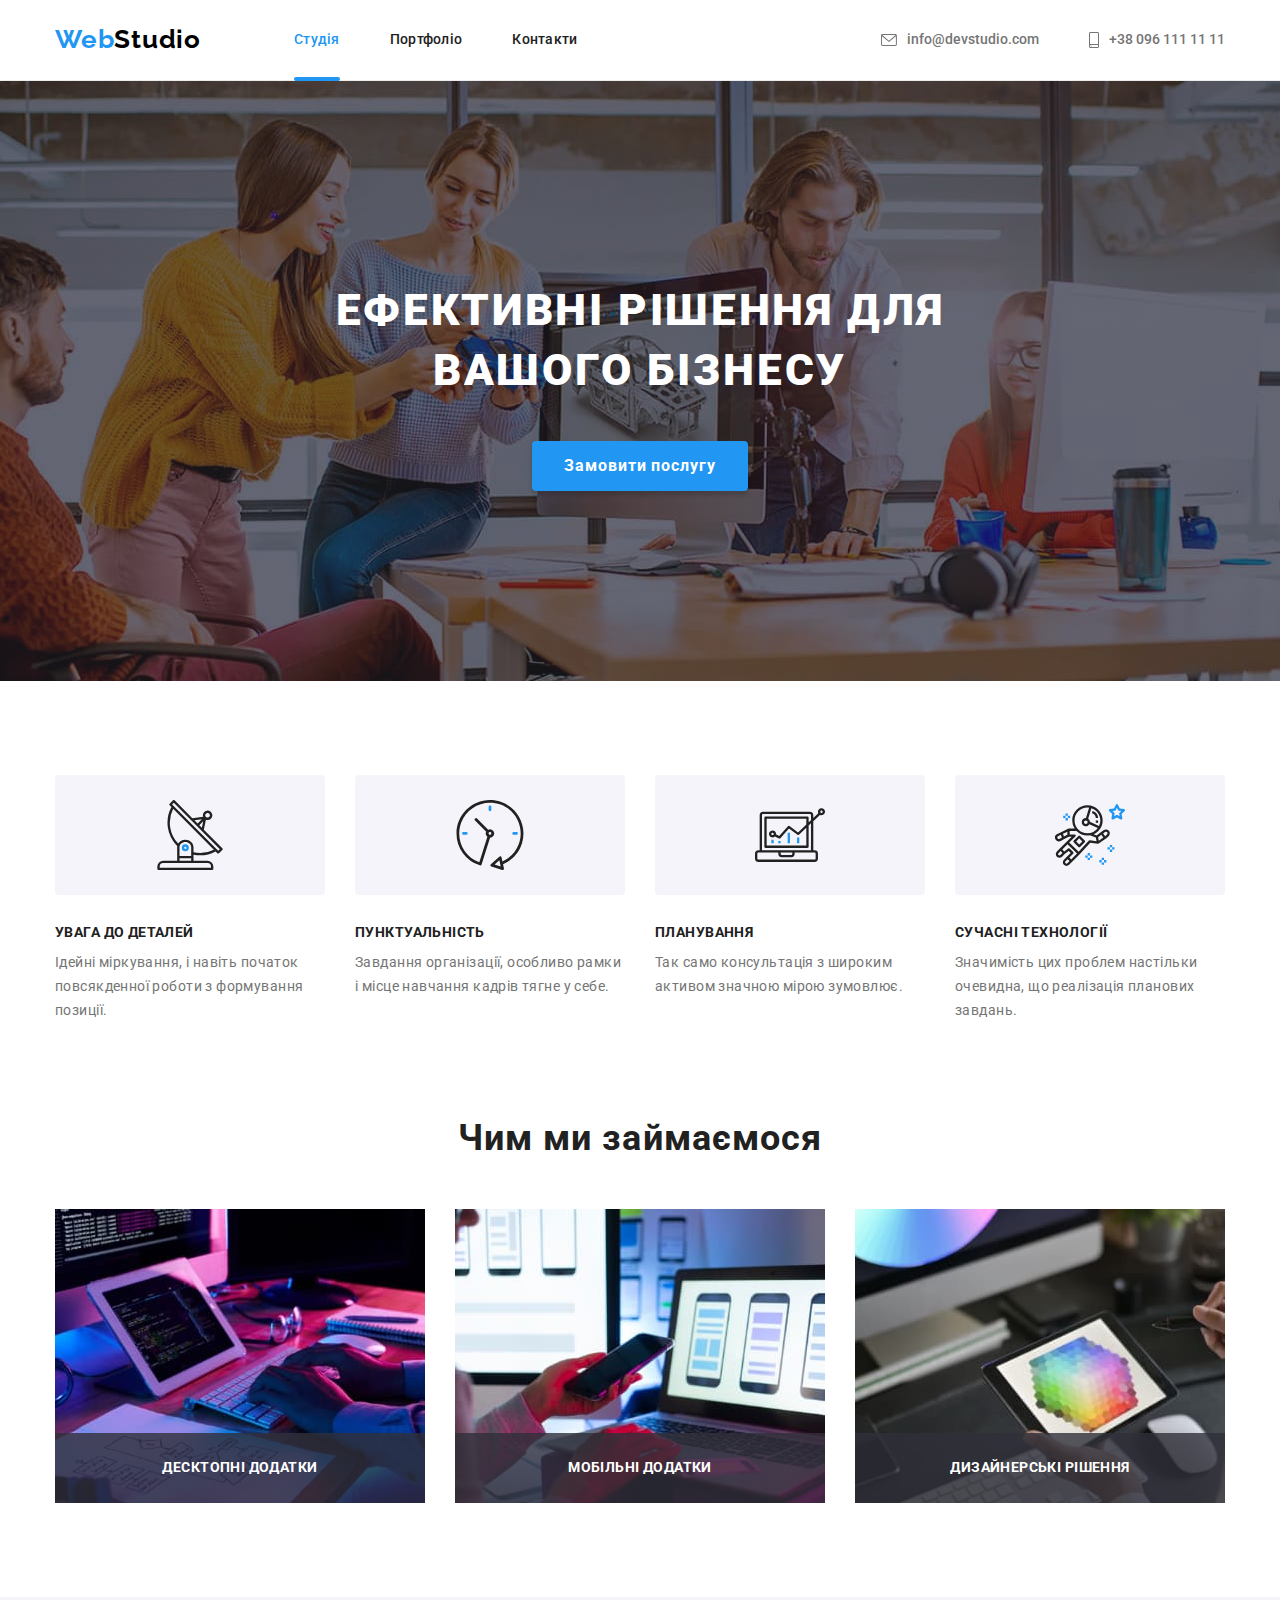
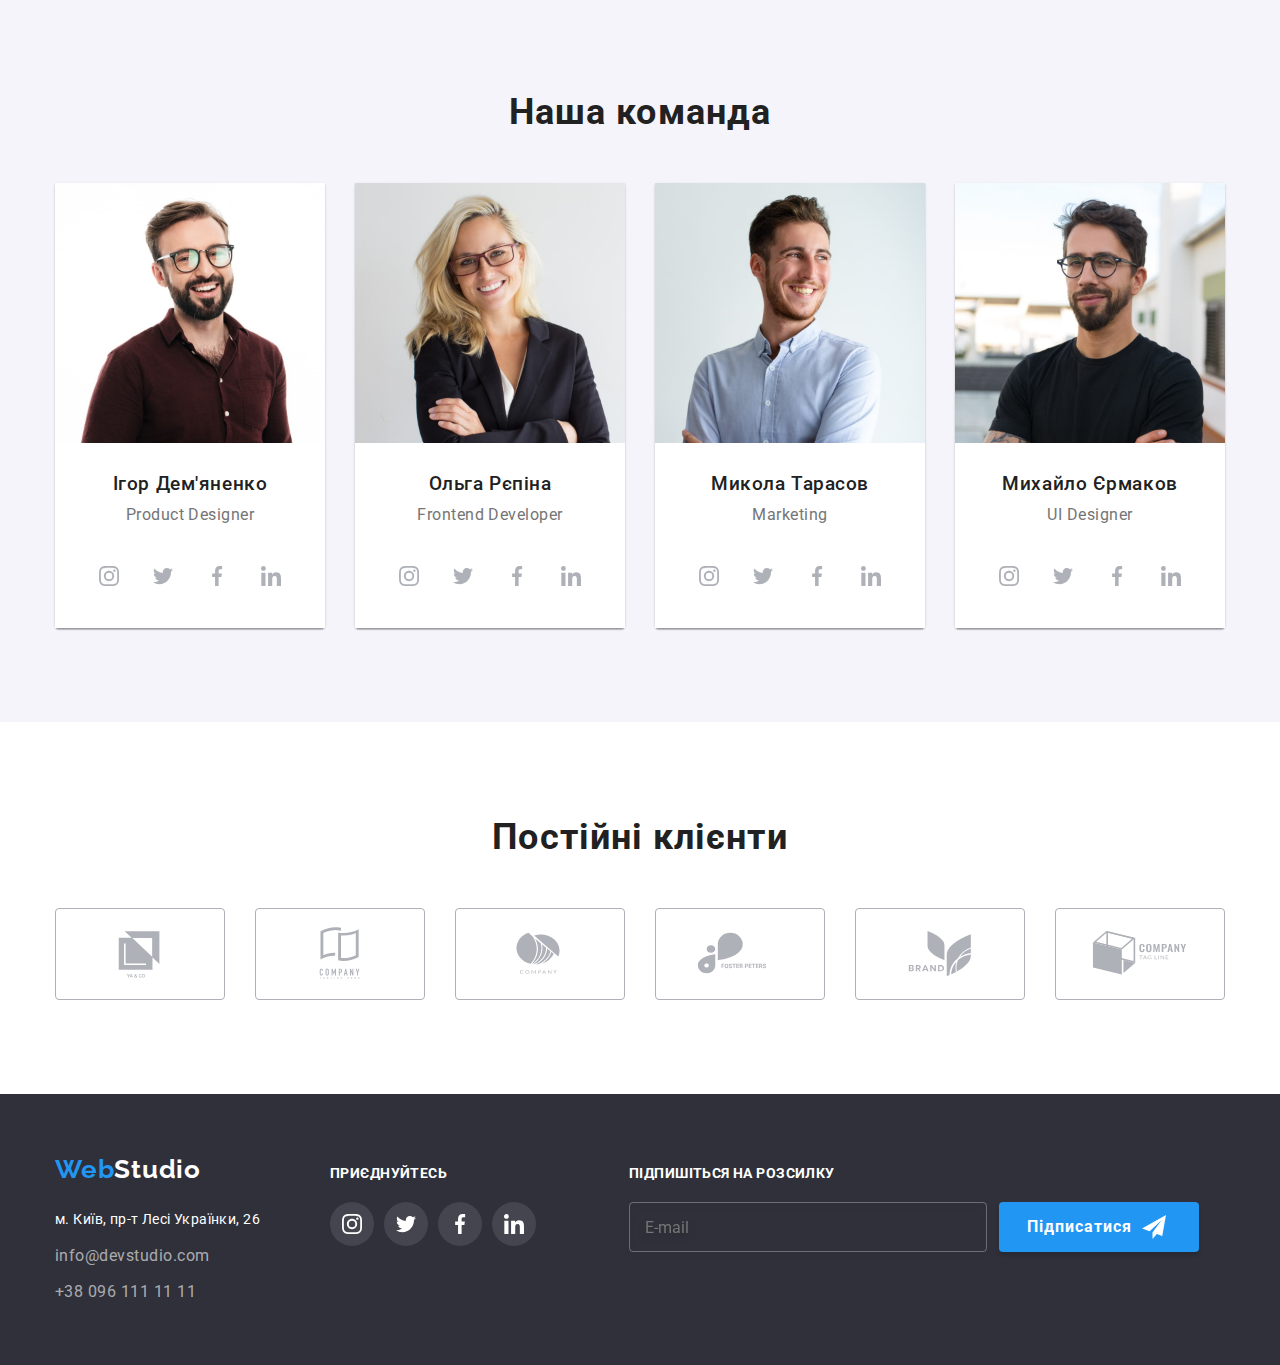
==== index.html @ 312801cb "HW-07 sass" ====
<!DOCTYPE html>
<html lang="uk">
<head>
    <meta charset="UTF-8">
    <meta http-equiv="X-UA-Compatible" content="IE=edge">
    <meta name="viewport" content="width=device-width, initial-scale=1.0">
    <title>Веб-студія</title>
    <link href="https://fonts.googleapis.com/css2?family=Raleway:wght@700&family=Roboto:wght@400;500;700;900&display=swap" rel="stylesheet">
    <link rel="stylesheet" href="https://cdnjs.cloudflare.com/ajax/libs/modern-normalize/1.0.0/modern-normalize.min.css">
    <link rel="stylesheet" href="./css/main.min.css">
    <link rel="stylesheet" href="./css/styles.css">
</head>
<body class="page">
    <header class="header">
        <div class="container header-container">
        <nav class="main-nav">
            <a href="./index.html" class="logo header-logo">Web<span class="studio">Studio</span> </a>
        <ul class="page-nav list">
            <li class="page-nav-item">
                <a href="./index.html" class="page-nav-link current"> Студія</a> </li>
            <li class="page-nav-item">
                <a href="./portfolio.html" class="page-nav-link">Портфоліо</a> </li>
            <li class="page-nav-item">
                <a href="" class="page-nav-link">Контакти</a> </li>
        </ul>
    </nav>
    
        <ul class="contact-nav list">
            
            <li class="contact-nav-li">
                <a href="mailto:info@devstudio.com" class="contact-link  contact-link-header">
                    <svg class="contact-nav-icons" width="16" height="12">
                    <use href="./images/icons.svg#mail"></use>
                 </svg>info@devstudio.com</a>
            
            </li>
            <li class="contact-nav-li">
                <a href="telto:+380961111111" class="contact-link  contact-link-header">
                    <svg class="contact-nav-icons" width="10" height="16">
                        <use href="./images/icons.svg#smartphone"></use>
                     </svg>+38 096 111 11 11</a>
            </li> 
    
        </ul>
       </div>
    </header>
    <main>
<section class="section hero-section">

        <div class="container">
            
            <h1 class="hero-title">Ефективні рішення для вашого бізнесу</h1> 
            <div class="main-button">
            <button data-modal-open type="button" class="button hero-button ">Замовити послугу</button>
       
        </div>
        </div>
</section>
<section class="section values-section">
    <!--Заголовок цінності приховати-->
    <div class="container">
    <h2 class="visually-hidden">Цінності</h2>
    <ul class="values list">
        <li class="values-item">
            <div class="icons-values">
                <svg width="70" height="70">
                    <use href="./images/icons.svg#antenna"></use>
                </svg>
            </div>
            <h3 class="values-title">УВАГА ДО ДЕТАЛЕЙ</h3>
            <p class="description">Ідейні міркування, і навіть початок 
            повсякденної роботи з формування позиції.
        </p>
        </li>
        <li class="values-item">
            <div class="icons-values">
                <svg width="70" height="70">
                <use href="./images/icons.svg#clock"></use>
            </svg></div>
            <h3 class="values-title">ПУНКТУАЛЬНІСТЬ</h3>
            <p class="description">Завдання організації, особливо рамки
             і місце навчання кадрів тягне у себе.
            </p>
        </li>
        <li class="values-item">
            <div class="icons-values">
                <svg width="70" height="70">
                    <use href="./images/icons.svg#diagram"></use>
                </svg>
            </div>
            <h3 class="values-title">ПЛАНУВАННЯ</h3>
            <p class="description">Так само консультація з широким
             активом значною мірою зумовлює.
            </p>
        </li>
        <li class="values-item">
            <div class="icons-values">
                <svg width="70" height="70">
                    <use href="./images/icons.svg#astronaut"></use>
                </svg>
            </div>
            <h3 class="values-title">СУЧАСНІ ТЕХНОЛОГІЇ</h3>
            <p class="description">Значимість цих проблем настільки 
            очевидна, що реалізація планових завдань.
        </p>
        </li>
    </ul>
</div>
</section>
<section class="section services-section">
    <div class="container">
    <h2 class="section-title services-section-title">Чим ми займаємося</h2>
    <ul class="services list">
        <li class="services-item">
            <img src="./images/programs.jpg" alt="programming" width="370">
            <div class="services-elements">
                <p class="services-inscription">Десктопні додатки</p>
            </div>
        </li>
        <li class="services-item">
            <img src="./images/applications.jpg" alt="mobile application" width="370">
            <div class="services-elements">
                <p class="services-inscription">Мобільні додатки</p>
            </div>
        </li>
        <li class="services-item">
            <img src="./images/design.jpg" alt="color gradient" width="370">
            <div class="services-elements">
                <p class="services-inscription">Дизайнерські рішення</p>
            </div>
        </li>
    </ul>
</div>
</section>
<section class="section our-team-section">
    <div class="container">
    <h2 class="section-title team-section-title">Наша команда</h2>
    <ul class="team list">
        <li class="team-item">
            
            <img class="team-img" src="./images/demianenko.jpg" alt="a man in glasses" width="270">
            <div class="team-name-box">
            <h3 class="team-title">Ігор Дем'яненко</h3>
            <p class="description team-description">Product Designer</p>
            <div class="social-box">
                <ul class="social-networks list">
                    <li>
                        <a class="social-link" href="">
                            <svg class="social-icon" width="20" height="20">
                                <use href="./images/icons.svg#instagram"></use>
                            </svg>
                        </a>
                    </li>
                    <li>
                        <a class="social-link" href="">
                            <svg class="social-icon" width="20" height="20">
                                <use href="./images/icons.svg#twitter"></use>
                            </svg>
                        </a>
                    </li>
                    <li>
                        <a class="social-link" href="">
                            <svg class="social-icon" width="20" height="20">
                                <use href="./images/icons.svg#facebook"></use>
                            </svg>
                        </a>
                    </li>
                    <li>
                        <a class="social-link" href="">
                            <svg class="social-icon" width="20" height="20">
                                <use href="./images/icons.svg#linkedin"></use>
                            </svg>
                        </a>
                    </li>
                </ul>
            </div>
        </div>
        </li>
        <li class="team-item">
            <img  class="team-img" src="./images/repina.jpg" alt="a woman in glasses" width="270">
            <div class="team-name-box">
            <h3 class="team-title">Ольга Рєпіна</h3>
            <p class="description team-description">Frontend Developer</p>
            <div class="social-box">
                <ul class="social-networks list">
                    <li>
                        <a class="social-link" href="">
                            <svg class="social-icon" width="20" height="20">
                                <use href="./images/icons.svg#instagram"></use>
                            </svg>
                        </a>
                    </li>
                    <li>
                        <a class="social-link" href="">
                            <svg class="social-icon" width="20" height="20">
                                <use href="./images/icons.svg#twitter"></use>
                            </svg>
                        </a>
                    </li>
                    <li>
                        <a class="social-link" href="">
                            <svg class="social-icon" width="20" height="20">
                                <use href="./images/icons.svg#facebook"></use>
                            </svg>
                        </a>
                    </li>
                    <li>
                        <a class="social-link" href="">
                            <svg class="social-icon" width="20" height="20">
                                <use href="./images/icons.svg#linkedin"></use>
                            </svg>
                        </a>
                    </li>
                </ul>
            </div>
        </div>
        </li>
        <li class="team-item">
            <img  class="team-img" src="images/tarasov.jpg" alt="man" width="270">
            <div class="team-name-box">
            <h3 class="team-title">Микола Тарасов</h3>
            <p class="description team-description">Marketing</p>
            <div class="social-box">
                <ul class="social-networks list">
                    <li>
                        <a class="social-link" href="">
                            <svg class="social-icon" width="20" height="20">
                                <use href="./images/icons.svg#instagram"></use>
                            </svg>
                        </a>
                    </li>
                    <li>
                        <a class="social-link" href="">
                            <svg class="social-icon" width="20" height="20">
                                <use href="./images/icons.svg#twitter"></use>
                            </svg>
                        </a>
                    </li>
                    <li>
                        <a class="social-link" href="">
                            <svg class="social-icon" width="20" height="20">
                                <use href="./images/icons.svg#facebook"></use>
                            </svg>
                        </a>
                    </li>
                    <li>
                        <a class="social-link" href="">
                            <svg class="social-icon" width="20" height="20">
                                <use href="./images/icons.svg#linkedin"></use>
                            </svg>
                        </a>
                    </li>
                </ul>
            </div>
        </div>
        </li>
        <li class="team-item">
            <img class="team-img" src="./images/yermakov.jpg" alt="a man in glasses" width="270">
            <div class="team-name-box">
            <h3 class="team-title">Михайло Єрмаков</h3> 
            <p class="description team-description">UI Designer</p>
            <div class="social-box">
            <ul class="social-networks list">
                <li>
                    <a class="social-link" href="">
                        <svg class="social-icon" width="20" height="20">
                            <use href="./images/icons.svg#instagram"></use>
                        </svg>
                    </a>
                </li>
                <li>
                    <a class="social-link" href="">
                        <svg class="social-icon" width="20" height="20">
                            <use href="./images/icons.svg#twitter"></use>
                        </svg>
                    </a>
                </li>
                <li>
                    <a class="social-link" href="">
                        <svg class="social-icon" width="20" height="20">
                            <use href="./images/icons.svg#facebook"></use>
                        </svg>
                    </a>
                </li>
                <li>
                    <a class="social-link" href="">
                        <svg class="social-icon" width="20" height="20">
                            <use href="./images/icons.svg#linkedin"></use>
                        </svg>
                    </a>
                </li>
            </ul>
        </div>
        </div>
        </li>
    </ul>

</div>
</section>
<section class="section customers-section">
    <div class="container">
        <h2 class="section-title section-title-customers">Постійні клієнти</h2>
        <ul class="customers-item list">
            <li class="icons-border">
               <a class="customers-link"  href="">
                    <svg class="customers-icon" width="106" height="60">
                        <use href="./images/icons.svg#Logo-1"></use>
                    </svg>
                </a>
            </li>
            <li>
                
                <a class="customers-link" href="">
                    <svg class="customers-icon" width="106" height="60">
                        <use href="./images/icons.svg#Logo-2"></use>
                    </svg>
                </a>
            
            </li>
            <li>
                
                <a class="customers-link" href="">
                    <svg class="customers-icon" width="106" height="60">
                        <use href="./images/icons.svg#Logo-3"></use>
                    </svg>
                </a>
            
            </li>
            <li>
                
                <a class="customers-link" href="">
                    <svg class="customers-icon" width="106" height="60">
                        <use href="./images/icons.svg#Logo-4"></use>
                    </svg>
                </a>
            
            </li>
            <li>
                
                <a class="customers-link" href="">
                    <svg class="customers-icon" width="106" height="60">
                        <use href="./images/icons.svg#Logo-5"></use>
                    </svg>
                </a>
            
            </li>
            <li>
                
                <a class="customers-link" href="">
                    <svg class="customers-icon" width="106" height="60">
                        <use href="./images/icons.svg#Logo-6"></use>
                    </svg>
                </a>
            
            </li>
        </ul>
       
   
    
    </div>
</section>
</main>
<footer class="basement">
<div class="container foot-container">
    <div class="contact-footer-box">
        <a href="./index.html" class="logo">Web<span class="studio footer">Studio</span> </a>
        <address class="address">
            <ul class="contact-nav-basement list">
                <li class="address-item">
                    <a href="" class="contact-footer-address">м. Київ, пр-т Лесі Українки, 26</a></li>
                <li class="address-item"><a href="mailto:info@devstudio.com" class="contact-link footer">info@devstudio.com</a> </li>
                <li class="address-item"><a href="telto:+380961111111" class="contact-link footer">+38 096 111 11 11</a> </li> 
            </ul>
          </address>
    </div>
    <div class="social-footer-box">
        <h2 class="footer-title">Приєднуйтесь</h2>
            <ul class="social-networks-footer list">
                <li>
                    <a class="social-link social-link-footer" href="">
                        <svg class="social-icon-footer" width="20" height="20">
                            <use href="./images/icons.svg#instagram"></use>
                        </svg>
                    </a>
                </li>
                <li>
                    <a class="social-link social-link-footer" href="">
                        <svg class="social-icon-footer" width="20" height="20">
                            <use href="./images/icons.svg#twitter"></use>
                        </svg>
                    </a>
                </li>
                <li>
                    <a class="social-link social-link-footer" href="">
                        <svg class="social-icon-footer" width="20" height="20">
                            <use href="./images/icons.svg#facebook"></use>
                        </svg>
                    </a>
                </li>
                <li>
                    <a class="social-link social-link-footer" href="">
                        <svg class="social-icon-footer" width="20" height="20">
                            <use href="./images/icons.svg#linkedin"></use>
                        </svg>
                    </a>
                </li>
            </ul>
    </div>
    <div class="footer-form-box">
        <h2 class="footer-title footer-title-form">Підпишіться на розсилку</h2>
        <form class="footer-form">
            <label>
            <input class="e-mail-input" type="email" placeholder="E-mail" name="user-">
        </label>
            <button type="submit" class="button button-footer-form">
                Підписатися
                <svg class="footer-icon-form" width="24" height="24" >
                    <use href="./images/icons.svg#icon-send"></use>
                </svg>
                </button>
                
    </form>
    </div>
</div>

  </footer>
  <div class="backdrop is-hidden" data-modal>
    <div class="modal">
        
        <button class="button-close" type="button" data-modal-close>
            <svg class="icon-close" width="18px" height="18px">
                <use href="./images/icons.svg#icon-close"></use>
            </svg>
        </button>
        <form class="modal-form">
            <p class="modal-title">Залиште свої дані, ми вам передзвонимо</p>
            <div class="form-box"> 
               
        <label class="modal-label">Ім'я
        <span class="input-wrapper">
            <input class="modal-input" type="text" name="user-name" required title="Лише літери А-Я та A-Z" pattern="[A-Za-zА-Яа-яЁёІіЇїЄє]{2,20}">
            <svg class="modal-icon">
                <use href="./images/icons.svg#icon-person-black"></use>
            </svg>
        </span>
    </label>
        <label class="modal-label">Телефон
        <span class="input-wrapper">
            <input class="modal-input" type="tel" name="user-phone" required title="tel: XXX XXX XXXX" pattern="[0-9]{3} [0-9]{3} [0-9]{4}" maxlength="12">
            <svg class="modal-icon">
                <use href="./images/icons.svg#icon-phone-black" ></use>
            </svg>
        </span>
    </label>
        <label class="modal-label">Пошта
        <span class="input-wrapper">
            <input class="modal-input" type="email" name="user-email" required title="Невірна адреса електронної пошти" pattern="[a-z0-9._%+-]+@[a-z0-9.-]+\.[a-z]{2,}$">
            <svg class="modal-icon">
                <use href="./images/icons.svg#icon-email-black" ></use>
            </svg>
        </span>
    </label>
        <label class="modal-label" for="message-label">Коментар</label>
       
            <textarea id="message-label" name="message" class="modal-message" placeholder="Введіть текст"></textarea>
       
        </div>
         
        <div class="checkbox-box">
        <input type="checkbox" class="checkbox-input visually-hidden" name="modal-checkbox" required id="consent">
        <label for="consent" class="checkbox-label">
            
            <span class="focus-checkbox">
                <svg  class="checkbox-icon">
                    <use href="./images/icons.svg#checked"></use>
                </svg>
            </span> Погоджуюся з розсилкою та приймаю <a class="contract-accent" href="">Умови договору</a> 
        
        </label>
    </div>
            <button class="button modal-button" type="submit">Відправити</button>
        
        </form>
    </div>
  </div>
  <script src="./js/modal.js"></script>
  
</body>
</html>
---- css/main.min.css ----
:root{--main-color-text: #212121;--secondary-text-color:#757575;--black: #000000;--accent-color: #2196F3;--accent-hero-color: #188CE8;--white: #FFFFFF;--secondery-fone: #F5F4FA;--fone-footer: #2F303A;--secondary-text-footer: rgba(255, 255, 255, 0.6);--icons-color: #AFB1B8}.visually-hidden{position:absolute;width:1px;height:1px;margin:-1px;border:0;padding:0;white-space:nowrap;clip-path:inset(100%);clip:rect(0 0 0 0);overflow:hidden}h1,h2,h3,p{margin-top:0;margin-bottom:0}ul{margin-top:0;margin-bottom:0;padding-left:0}img{display:block}.container{width:1200px;margin:0 auto;padding:0 15px}.page{background-color:var(--white);color:var(--main-color-text);font-family:Roboto,sans-serif}.list{list-style:none}.section{padding-top:94px;padding-bottom:94px}.section-title{color:var(--main-color-text);font-weight:700;font-size:36px;line-height:1.17;letter-spacing:.03em;text-align:center}.description{color:var(--secondary-text-color)}.button{cursor:pointer;border:0}.projects-button{font-weight:500;font-size:16px;line-height:1.63;letter-spacing:.03em;color:var(--main-color-text);background-color:var(--secondery-fone);border-radius:4px;padding:6px 22px;height:38px;transition:color 250ms cubic-bezier(0.4, 0, 0.2, 1),background-color 250ms cubic-bezier(0.4, 0, 0.2, 1),box-shadow 250ms cubic-bezier(0.4, 0, 0.2, 1)}.projects-button:hover,.projects-button:focus{color:var(--white);background-color:var(--accent-color);box-shadow:0px 4px 4px rgba(0,0,0,.15)}.main-button{text-align:center}.hero-button{background-color:var(--accent-color);color:var(--white);font-weight:700;font-size:16px;line-height:1.88;letter-spacing:.06em;padding:10px 32px;box-shadow:0px 4px 4px rgba(0,0,0,.15);border-radius:4px;transition:background-color 250ms cubic-bezier(0.4, 0, 0.2, 1)}.hero-button:hover,.hero-button:focus{background-color:var(--accent-hero-color)}.button-footer-form{font-weight:700;font-size:16px;line-height:1.88;letter-spacing:.06em;width:200px;height:50px;display:flex;align-items:center;text-align:center;padding-left:28px;color:var(--white);background:var(--accent-color);box-shadow:0px 4px 4px rgba(0,0,0,.15);border-radius:4px;transition:background-color 250ms cubic-bezier(0.4, 0, 0.2, 1)}.button-footer-form:hover,.button-footer-form:focus{background-color:var(--accent-hero-color)}.button-close{position:absolute;display:flex;justify-content:center;align-items:center;cursor:pointer;top:8px;right:8px;width:30px;height:30px;background:var(--white);border-radius:50%;border:1px solid rgba(0,0,0,.1)}.button-close:focus .icon-close{fill:var(--accent-color)}.modal-button{width:200px;height:50px;font-weight:700;font-size:16px;line-height:1.88;display:block;align-items:center;text-align:center;letter-spacing:.06em;margin:0 auto;color:var(--white);background:var(--accent-color);box-shadow:0px 4px 4px rgba(0,0,0,.15);border-radius:4px;transition:background-color 250ms cubic-bezier(0.4, 0, 0.2, 1)}.modal-button:focus{background-color:var(--accent-hero-color)}.logo{color:var(--accent-color);font-family:Raleway,sans-serif;font-weight:700;font-size:26px;line-height:1.19;letter-spacing:.03em;text-decoration:none}.header-logo{margin-right:93px;padding-top:24px;padding-bottom:25px}.studio{color:var(--black)}.footer{color:var(--white)}.social-box{padding-left:32px;padding-right:32px}.social-networks{display:flex;flex-wrap:wrap;justify-content:space-between}.social-link{display:flex;justify-content:center;align-items:center;width:44px;height:44px;color:var(--icons-color);background-color:var(--white);border-radius:50%;transition:color 250ms cubic-bezier(0.4, 0, 0.2, 1),background-color 250ms cubic-bezier(0.4, 0, 0.2, 1)}.social-link:hover,.social-link:focus{background-color:var(--accent-color);color:var(--white)}.social-icon{fill:currentColor}.social-networks-footer{display:flex;gap:10px}.social-footer-box{margin-left:70px;margin-right:93px}.footer-title{color:var(--white);font-weight:700;font-size:14px;line-height:1.14;letter-spacing:.03em;margin-bottom:20px;text-transform:uppercase}.social-icon-footer{fill:var(--white)}.social-link-footer{background-color:rgba(255,255,255,.1);transition:background-color 250ms cubic-bezier(0.4, 0, 0.2, 1)}.social-link-footer:hover,.social-link-footer:focus{background-color:var(--accent-color)}.header{border-bottom:1px solid #ececec}.header-container{display:flex;flex-wrap:wrap}.main-nav{display:flex}.page-nav{display:flex;align-items:center}.page-nav-item:not(:last-child){margin-right:50px}.page-nav-link{font-weight:500;font-size:14px;line-height:1.14;color:var(--main-color-text);display:block;letter-spacing:.02em;text-decoration:none;padding:32px 0;position:relative;transition:color 250ms cubic-bezier(0.4, 0, 0.2, 1)}.page-nav .page-nav-link:hover,.page-nav .page-nav-link:focus{color:var(--accent-color)}.page-nav-link.current::after{content:"";display:block;width:100%;height:4px;border-radius:2px;background-color:var(--accent-color);position:absolute;left:0;bottom:-1px}.page-nav-link.current{color:var(--accent-color)}.contact-nav{display:flex;align-items:center;margin-left:auto}.contact-nav-li:not(:last-child){margin-right:50px}.contact-link{color:var(--secondary-text-color);text-decoration:none;align-items:center;transition:color 250ms cubic-bezier(0.4, 0, 0.2, 1)}.contact-link:hover,.contact-link:focus{color:var(--accent-color)}.contact-nav-icons{fill:currentColor;margin-right:10px}.contact-link-header{font-weight:500;font-size:14px;line-height:1.14;padding:32px 0;display:flex}.hero-section{padding-top:200px;padding-bottom:280px;max-width:1600px;height:600px;margin:0 auto;background-image:linear-gradient(to right, rgba(47, 48, 58, 0.4), rgba(47, 48, 58, 0.4)),url(../images/hero.jpg);background-color:#c4c4c4;background-repeat:no-repeat;background-position:center;background-size:cover}.hero-title{color:var(--white);font-weight:900;font-size:44px;line-height:1.36;text-align:center;text-transform:uppercase;letter-spacing:.06em;margin-bottom:40px;max-width:696px;display:block;margin-left:auto;margin-right:auto}.basement{background-color:var(--fone-footer);padding-bottom:60px;padding-top:60px}.foot-container{display:flex;align-items:baseline}.address{font-style:normal;margin-top:20px}.contact-footer-address{color:var(--white);font-size:14px;line-height:1.71;letter-spacing:.03em;text-decoration:none;transition:color 250ms cubic-bezier(0.4, 0, 0.2, 1)}.contact-footer-address:hover,.contact-footer-address:focus{color:var(--accent-color)}.footer{color:var(--white)}.contact-link.footer{color:var(--secondary-text-footer);transition:color 250ms cubic-bezier(0.4, 0, 0.2, 1)}.contact-link.footer:hover,.contact-link.footer:focus{color:var(--accent-color)}.contact-nav-basement{line-height:1.71;letter-spacing:.03em;margin-top:20px}.address-item:not(:last-child){margin-bottom:9px}.footer-icon-form{margin-left:10px}.footer-form{display:flex}.e-mail-input{width:358px;height:50px;margin-right:12px;padding-left:15px;color:var(--white);background-color:rgba(0,0,0,0);border:1px solid rgba(255,255,255,.3);filter:drop-shadow(0px 4px 4px rgba(0, 0, 0, 0.15));border-radius:4px;box-sizing:border-box}.footer-title-form{margin-bottom:20px}.values{display:flex;gap:30px}.values-item{width:270px}.icons-values{display:flex;justify-content:center;align-items:center;height:120px;background:#f5f4fa;border-radius:4px;margin-bottom:30px}.values-title{font-weight:700;font-size:14px;line-height:1.14;letter-spacing:.03em;margin-bottom:10px}.values .description{font-weight:400;font-size:14px;line-height:1.71;letter-spacing:.03em}.services-section{padding-top:0}.services{display:flex}.services-section-title{margin-bottom:50px}.services-item{margin-right:30px;position:relative}.services-elements{width:100%;height:70px;background-color:rgba(47,48,58,.8);padding:27px 0;position:absolute;bottom:0}.services-inscription{font-weight:700;font-size:14px;line-height:1.14;text-align:center;letter-spacing:.03em;text-transform:uppercase;color:var(--white)}.our-team-section{background-color:var(--secondery-fone)}.team-section-title{margin-bottom:50px}.team{display:flex;flex-wrap:wrap;gap:30px}.team-name-box{padding:30px 0;background-color:var(--white)}.team-title{font-weight:500;line-height:1.19;letter-spacing:.03em;text-align:center;margin-bottom:10px}.team-description{line-height:1.19;letter-spacing:.03em;text-align:center;margin-bottom:30px}.team-item{box-shadow:0px 1px 3px rgba(0,0,0,.12),0px 1px 1px rgba(0,0,0,.14),0px 2px 1px rgba(0,0,0,.2);border-radius:0px 0px 4px 4px;flex-basis:calc((100% - 90px)/4)}.customers-item{display:flex;flex-wrap:wrap;justify-content:space-between}.section-title-customers{margin-bottom:50px}.customers-link{display:flex;justify-content:center;align-items:center;width:170px;height:92px;color:var(--icons-color);border:1px solid var(--icons-color);border-radius:4px;transition:color 250ms cubic-bezier(0.4, 0, 0.2, 1),background-color 250ms cubic-bezier(0.4, 0, 0.2, 1),outline 250ms cubic-bezier(0.4, 0, 0.2, 1)}.customers-icon{fill:currentColor}.customers-link:hover,.customers-link:focus{border-color:var(--accent-color);color:var(--accent-color);outline:rgba(0,0,0,0)}.projects{display:flex;justify-content:center;gap:8px;margin-bottom:50px}.description-projecs{line-height:1.88;letter-spacing:.03em}.all-projects-box{padding:20px 24px;border-bottom:1px solid #eee;border-left:1px solid #eee;border-right:1px solid #eee}.all-projects{display:flex;flex-wrap:wrap;gap:30px}.all-projects-iteam{flex-basis:calc((100% - 60px)/3)}.all-projects-link{display:inline-block;text-decoration:none;outline:rgba(0,0,0,0);transition:box-shadow 250ms cubic-bezier(0.4, 0, 0.2, 1),background-color 250ms cubic-bezier(0.4, 0, 0.2, 1),outline 250ms cubic-bezier(0.4, 0, 0.2, 1);position:relative;overflow:hidden}.all-projects-link:focus,.all-projects-link:hover{box-shadow:0px 1px 1px rgba(0,0,0,.12),0px 4px 4px rgba(0,0,0,.06),1px 4px 6px rgba(0,0,0,.16)}.all-projects-link:hover .overlay{transform:translateY(0)}.project-title{font-weight:700;font-size:18px;line-height:2;letter-spacing:.06em;color:var(--main-color-text);margin-bottom:4px}.overlay-box{overflow:hidden;position:relative}.overlay{position:absolute;width:100%;height:294px;left:0;top:0;background-color:rgba(33,150,243,.9);padding:63px 24px;transform:translateY(100%);transition:transform 250ms linear}.all-projects-link:hover .overlay,.all-projects-link:focus .overlay{transform:translateY(0)}.text-overlay{font-size:18px;line-height:1.55;letter-spacing:.03em;color:var(--white)}.backdrop{position:fixed;top:0;left:0;width:100%;height:100%;background-color:rgba(0,0,0,.2);opacity:1;transition:opacity 250ms cubic-bezier(0.4, 0, 0.2, 1)}.backdrop.is-hidden .modal{transform:translate(-50%, -50%) scale(0.5)}.backdrop.is-hidden{opacity:0;pointer-events:none;visibility:hidden}.modal{position:absolute;top:50%;left:50%;transform:translate(-50%, -50%) scale(1);width:528px;height:581px;padding:40px 40px 0 40px;background-color:var(--white);box-shadow:0px 1px 3px rgba(0,0,0,.12),0px 1px 1px rgba(0,0,0,.14),0px 2px 1px rgba(0,0,0,.2);border-radius:4px;transition:transform 250ms cubic-bezier(0.4, 0, 0.2, 1),opacity 250ms cubic-bezier(0.4, 0, 0.2, 1),visibility 250ms cubic-bezier(0.4, 0, 0.2, 1),pointer-events 250ms cubic-bezier(0.4, 0, 0.2, 1)}.button-close:focus .icon-close{fill:var(--accent-color)}.icon-close{fill:var(--black);transition:fill 250ms cubic-bezier(0.4, 0, 0.2, 1),opacity 250ms cubic-bezier(0.4, 0, 0.2, 1),visibility 250ms cubic-bezier(0.4, 0, 0.2, 1),pointer-events 250ms cubic-bezier(0.4, 0, 0.2, 1)}.form-box{width:448px;display:flex;flex-direction:column;margin-bottom:20px}.modal-title{color:var(--main-color-text);font-weight:700;font-size:20px;line-height:1.15;text-align:center;letter-spacing:.03em;margin-bottom:12px}.modal-label{font-weight:400;font-size:12px;line-height:1.17;letter-spacing:.01em;color:var(--secondary-text-color);margin-bottom:4px}.modal-input{width:100%;height:40px;padding-left:40px;margin-bottom:10px;margin-top:4px;border:1px solid rgba(33,33,33,.2);border-radius:4px;transition:border 250ms cubic-bezier(0.4, 0, 0.2, 1)}.modal-input:focus{border:1px solid #2196f3;outline:none}.modal-input:focus+.modal-icon{fill:var(--accent-color)}.modal-message{width:448px;height:120px;resize:none;padding:12px 16px;border:1px solid rgba(33,33,33,.2);border-radius:4px;transition:border 250ms cubic-bezier(0.4, 0, 0.2, 1)}.modal-message:focus{border:1px solid #2196f3;outline:none}.checkbox-input{margin-bottom:30px}.checkbox-input:checked+label .focus-checkbox{border-color:rgba(0,0,0,0);background-color:var(--accent-color)}.checkbox-icon{width:15px;height:15px}.focus-checkbox{display:inline-block;justify-content:center;align-self:center;width:16px;height:15px;border:1px solid #212121;border-radius:4px;margin-right:7px;margin-bottom:34px}.input-wrapper{position:relative;padding-top:15px}.checkbox-box{display:flex;justify-content:center;align-self:center}.modal-icon{position:absolute;display:block;width:18px;height:18px;top:13px;left:15px;fill:var(--main-color-text)}.contract-accent{color:var(--accent-color)}/*# sourceMappingURL=main.min.css.map */
---- css/styles.css ----
/* Палітра макету*/
/* Основний колір тексту #212121 */
/* Другорядний колір тексту #757575 */
/* Чорний #000000 */
/* Колір акцентів блакитний #2196F3  */
/* Білий #FFFFFF */
/* Колір основного фону #F5F5F5 */
/* Колір другорядного фону #F5F4FA */
/* Другорядний колір тексту footer rgba(255, 255, 255, 0.6) */
/* Колір фону footer #2F303A */
/* Колір лінії підкресленнґ в header #ECECEC */

/* Перемінні */

/* :root {
    --main-color-text: #212121;
    --secondary-text-color:#757575; 
    --black: #000000;
    --accent-color: #2196F3;
    --accent-hero-color: #188CE8;
    --white: #FFFFFF;
    --secondery-fone: #F5F4FA;
    --fone-footer: #2F303A;
    --secondary-text-footer: rgba(255, 255, 255, 0.6);
    --icons-color: #AFB1B8;
   
} */

/* Додаткове скидання стилів */

/* h1, h2, h3, p {
    margin-top: 0;
    margin-bottom: 0;
}
ul {
    margin-top: 0;
    margin-bottom: 0;
    padding-left: 0; 
}
img {
    display: block;
} */

/* .container {
    width: 1200px;
    margin: 0 auto;
    padding: 0 15px;
} */

/* .visually-hidden {
    position: absolute;
    width: 1px;
    height: 1px;
    margin: -1px;
    border: 0;
    padding: 0;
    
    white-space: nowrap;
    clip-path: inset(100%);
    clip: rect(0 0 0 0);
    overflow: hidden;
} */

/* Характерні властивості body */

/* .page {
    background-color: var(--white);
    color:var(--main-color-text) ;

    font-family: Roboto, sans-serif;
} */
/* .list {
    list-style: none;
} */

/* Характерні властивості для всіх секцій */

/* .section {
    padding-top: 94px;
    padding-bottom: 94px;
} */
/* .section-title {
    color: var(--main-color-text) ;
    font-weight: 700;
    font-size: 36px;
    line-height: 1.17;
    letter-spacing: 0.03em;
    
    text-align: center;
} */
/* .description {
    color: var(--secondary-text-color) ;
} */

/* Кнопки */

/* .button {
    cursor: pointer;
    border: 0;
    
}
.projects-button{
    font-weight: 500;
    font-size: 16px;
    line-height: 1.63;
    letter-spacing: 0.03em;

    color: var(--main-color-text);
    background-color: var(--secondery-fone);

    border-radius: 4px;
    
    padding: 6px 22px;
    height: 38px;

    transition: color 250ms cubic-bezier(0.4, 0, 0.2, 1), background-color 250ms cubic-bezier(0.4, 0, 0.2, 1), box-shadow 250ms cubic-bezier(0.4, 0, 0.2, 1);
    
}
.projects-button:hover,
.projects-button:focus {
    color: var(--white);
    background-color: var(--accent-color);
    box-shadow: 0px 4px 4px rgba(0, 0, 0, 0.15);
}
.main-button {
    text-align: center;
}
.hero-button { 
    background-color: var(--accent-color);
    color: var(--white);
   
    font-weight: 700;
    font-size: 16px;
    line-height: 1.88;
    letter-spacing: 0.06em;
    padding: 10px 32px;
    box-shadow: 0px 4px 4px rgba(0, 0, 0, 0.15);
    border-radius: 4px;

    transition: background-color 250ms cubic-bezier(0.4, 0, 0.2, 1);
}
.hero-button:hover,
.hero-button:focus {
    background-color: var(--accent-hero-color);
} */

/* logo */

/* .logo {
    color: var(--accent-color);

    font-family: Raleway, sans-serif;
    font-weight: 700;
    font-size: 26px;
    line-height: 1.19;
    letter-spacing: 0.03em;
    text-decoration: none;
           
}

.header-logo {
    margin-right: 93px;
    padding-top: 24px;
    padding-bottom: 25px;
}
.studio {
    color: var(--black);
    
}
.footer {
    color: var(--white);
} */

/* Шапка сайту */

/* .header {
    border-bottom: 1px solid #ECECEC;
}   
.header-container {
    display: flex;
    flex-wrap: wrap;
} */
/* .main-nav {
    display: flex;
}
.page-nav {
    

    display: flex;
    align-items: center;
}
.page-nav-item:not(:last-child) {
    margin-right: 50px;
}
.page-nav-link {
    font-weight: 500;
    font-size: 14px;
    line-height: 1.14;

    color: var(--main-color-text);
    display: block;
    letter-spacing: 0.02em;
    text-decoration: none;
    padding: 32px 0;
    position: relative;

    transition: color 250ms cubic-bezier(0.4, 0, 0.2, 1);
}
.page-nav .page-nav-link:hover,
.page-nav .page-nav-link:focus {
    color: var(--accent-color);
}
.page-nav-link.current::after {
    content: "";
    display: block;
    width: 100%;
    height: 4px;
    border-radius: 2px;
    background-color: var(--accent-color);
   
    position: absolute;
    left: 0;
    bottom: -1px;

}
.page-nav-link.current {
    color: var(--accent-color);
} */


/* .contact-nav {
    display: flex;
    align-items: center;
    margin-left: auto;
 }
.contact-nav-li:not(:last-child) {
    margin-right: 50px;
}


.contact-link {
    color: var(--secondary-text-color);

    text-decoration: none;
    align-items: center;

    transition: color 250ms cubic-bezier(0.4, 0, 0.2, 1);
}
.contact-link:hover,
.contact-link:focus {
    color: var(--accent-color);
    
}
.contact-nav-icons {
    fill: currentColor;
    margin-right: 10px;
            
}
.contact-link-header {
    font-weight: 500;
    font-size: 14px;
    line-height: 1.14;

    padding: 32px 0;
    display: flex;

} */


/* Герой */

/* .hero-section {
    padding-top: 200px;
    padding-bottom: 280px;
    max-width: 1600px;
    height: 600px;
    margin: 0 auto;

    background-image:linear-gradient(to right, rgba(47, 48, 58, 0.4), rgba(47, 48, 58, 0.4)), url(../images/hero.jpg);
    background-color: #C4C4C4;
    background-repeat: no-repeat;
    background-position: center;
    background-size: cover;
} */
/* .hero-title { 
    color: var(--white);

    font-weight: 900;
    font-size: 44px;
    line-height: 1.36;
    text-align: center;
    text-transform: uppercase;
    letter-spacing: 0.06em;

    margin-bottom: 40px;
    max-width: 696px;
    display: block;
    margin-left: auto;
    margin-right: auto;
} */

/* Цінності */

/* .values { 
    display: flex;
    gap: 30px;
}
.values-item {
    width: 270px;
}
.icons-values {
    display: flex;
    justify-content: center;
    align-items: center;
    height: 120px;
    background: #F5F4FA;
    border-radius: 4px;
    margin-bottom: 30px;
    
}

.values-title{
    font-weight: 700;
    font-size: 14px;
    line-height: 1.14;
    letter-spacing: 0.03em;
    margin-bottom: 10px;
}
.values .description {
    font-weight: 400;
    font-size: 14px;
    line-height: 1.71;
    letter-spacing: 0.03em;
} */

/*Чим ми займаємось*/

/* .services-section {
    padding-top: 0;
}
.services {
    display: flex;
}
.services-section-title{
    margin-bottom: 50px;
}
.services-item {
    margin-right: 30px;
    position: relative;
}
.services-elements {
    width: 100%;
    height: 70px;
    background-color: rgba(47, 48, 58, 0.8);
    padding: 27px 0;

    position: absolute;
    bottom: 0;
}
.services-inscription {
    font-weight: 700;
    font-size: 14px;
    line-height: 1.14;
    text-align: center;
    letter-spacing: 0.03em;
    text-transform: uppercase;
    color:var(--white);
} */

/* Наша команда */

/* .our-team-section {
    background-color: var(--secondery-fone);
}
.team-section-title {
    margin-bottom: 50px;
}

.team {
    display: flex;
   
    flex-wrap: wrap;
    gap: 30px;
}
.team-name-box{
    padding: 30px 0;
    background-color: var(--white);
}
.team-title {
    font-weight: 500;
    line-height: 1.19;
    letter-spacing: 0.03em; 

    text-align: center;
    margin-bottom: 10px;
}
.team-description {
    line-height: 1.19;
    letter-spacing: 0.03em; 
    text-align: center;
    margin-bottom: 30px;
}
.team-item {  
    box-shadow: 0px 1px 3px rgba(0, 0, 0, 0.12), 0px 1px 1px rgba(0, 0, 0, 0.14), 0px 2px 1px rgba(0, 0, 0, 0.2);
    border-radius: 0px 0px 4px 4px;
    flex-basis: calc((100% - 3 * 30px) / 4);
    
} */
/* .social-box {
    padding-left: 32px;
    padding-right: 32px;
}
.social-networks{
    display: flex;
    flex-wrap: wrap;
    justify-content: space-between;
   
}
.social-link {
    display: flex;
    justify-content: center;
    align-items: center;
    width: 44px;
    height: 44px;
    color: var(--icons-color);
    background-color: var(--white);
    border-radius: 50%;

    transition: color 250ms cubic-bezier(0.4, 0, 0.2, 1), background-color 250ms cubic-bezier(0.4, 0, 0.2, 1);
}
.social-link:hover,
.social-link:focus {
    background-color: var(--accent-color);
    color: var(--white);
}
.social-icon {
    fill: currentColor;
} */


/* Постійні клієнти */

/* .customers-item {
    display: flex;
    flex-wrap: wrap;
    justify-content: space-between;
}
.section-title-customers {
    margin-bottom: 50px;
}


.customers-link {
    display: flex;
    justify-content: center;
    align-items: center;
    width: 170px;
    height: 92px;
    color: var(--icons-color);
    border: 1px solid var(--icons-color);
    border-radius: 4px;

    transition: color 250ms cubic-bezier(0.4, 0, 0.2, 1), background-color 250ms cubic-bezier(0.4, 0, 0.2, 1), outline 250ms cubic-bezier(0.4, 0, 0.2, 1);
       
}
.customers-icon {
    fill: currentColor;
}
.customers-link:hover,
.customers-link:focus {
    border-color: var(--accent-color);
    color: var(--accent-color);
    outline: transparent;
} */

/* Footer */

/* .basement {
    background-color: var(--fone-footer);

    padding-bottom: 60px;
    padding-top: 60px;
    
    
} */
/* .address {
    font-style: normal;
    margin-top: 20px;

}
.contact-footer-address {
    color: var(--white);
    font-size: 14px;
    line-height: 1.71;


    letter-spacing: 0.03em;
    text-decoration: none;
    
    transition: color 250ms cubic-bezier(0.4, 0, 0.2, 1);   
    
}
.contact-footer-address:hover,
.contact-footer-address:focus {
    color: var(--accent-color);
}
.footer {
    color: var(--white);
} */
/* .foot-container{
    display: flex;
    align-items: baseline;
    justify-content: space-between;
    
} */

/* .contact-link.footer {
    color: var(--secondary-text-footer);

    transition: color 250ms cubic-bezier(0.4, 0, 0.2, 1);
}
.contact-link.footer:hover,
.contact-link.footer:focus {
    color: var(--accent-color);
}
.contact-nav-basement {
    line-height: 1.71; 
    letter-spacing: 0.03em;

    margin-top: 20px;
}
.address-item:not(:last-child) {
margin-bottom: 9px;
} */


/* .social-networks-footer {
    display: flex;
    gap: 10px;
    
}
.social-footer-box {
    margin-left: 70px;
    margin-right: 93px;
}

.footer-title {
    color: var(--white);
    
    font-weight: 700;
    font-size: 14px;
    line-height: 1.14;
    letter-spacing: 0.03em;
    margin-bottom: 20px;
    text-transform: uppercase;
}
.social-icon-footer {
    fill: var(--white);
}
.social-link-footer{
    background-color:rgba(255, 255, 255, 0.1); 

    transition: background-color 250ms cubic-bezier(0.4, 0, 0.2, 1);
}
.social-link-footer:hover,
.social-link-footer:focus {
    background-color: var(--accent-color);
} */

/* .footer-form {
    display: flex;
}
.e-mail-input{
    width: 358px;
    height: 50px;

    margin-right: 12px;
    padding-left: 15px;

    color: var(--white);
    background-color:rgba(0, 0, 0, 0.0);
    border: 1px solid rgba(255, 255, 255, 0.3);
    filter: drop-shadow(0px 4px 4px rgba(0, 0, 0, 0.15));
    border-radius: 4px;
    box-sizing: border-box
}
.footer-title-form {
    margin-bottom: 20px;
} */
/* .button-footer-form {
    font-weight: 700;
    font-size: 16px;
    line-height: 1.88;
    letter-spacing: 0.06em;

    width: 200px;
    height: 50px;

    display: flex;
    align-items: center;
    text-align: center;               
    padding-left: 28px;

    color: var(--white);
    background: var(--accent-color);
    box-shadow: 0px 4px 4px rgba(0, 0, 0, 0.15);
    border-radius: 4px;

    transition: background-color 250ms cubic-bezier(0.4, 0, 0.2, 1);
}
.button-footer-form:hover,
.button-footer-form:focus {
    background-color: var(--accent-hero-color);
} */
/* .footer-icon-form {
    margin-left: 10px;
} */


/* Проекти */

/* .projects {
    display: flex;
    justify-content: center;
    gap: 8px;
    margin-bottom: 50px;
}
.description-projecs {
    line-height: 1.88;
    letter-spacing: 0.03em;
 
}
.all-projects-box {
    padding: 20px 24px;
    border-bottom: 1px solid #EEEEEE; 
    border-left: 1px solid #EEEEEE; 
    border-right: 1px solid #EEEEEE; 
    
    
}
.all-projects {
    display: flex;
    flex-wrap: wrap;
    gap: 30px;
}
.all-projects-iteam {
    flex-basis: calc((100% - 2 * 30px) / 3); 
   
}
.all-projects-link {
    display: inline-block;
    text-decoration: none;
    outline: transparent;

    transition: box-shadow 250ms cubic-bezier(0.4, 0, 0.2, 1), background-color 250ms cubic-bezier(0.4, 0, 0.2, 1), outline 250ms cubic-bezier(0.4, 0, 0.2, 1);

    position: relative;  
    overflow: hidden;
}
.all-projects-link:focus,
.all-projects-link:hover {
    box-shadow: 0px 1px 1px rgba(0, 0, 0, 0.12), 0px 4px 4px rgba(0, 0, 0, 0.06), 1px 4px 6px rgba(0, 0, 0, 0.16);
}
.all-projects-link:hover .overlay {
    transform: translateY(0);
}

.project-title {
    font-weight: 700;
    font-size: 18px;
    line-height: 2;
    letter-spacing: 0.06em;
    color: var(--main-color-text);

    margin-bottom: 4px;
    
} */
/* .overlay-box {
    overflow: hidden;
    position: relative;  
}
.overlay {
    position: absolute;
    width: 100%;
    height: 294px;
    left: 0;
    top: 0;

    background-color: rgba(33, 150, 243, 0.9);
    padding: 63px 24px;

    transform: translateY(100%);
    transition: transform 250ms linear;
}

.all-projects-link:hover .overlay,
.all-projects-link:focus .overlay{
    transform: translateY(0);
}

.text-overlay {
    font-size: 18px;
    line-height: 1.55;
    letter-spacing: 0.03em;

    color: var(--white);
} */


/* Modal */

/* .backdrop {
    position: fixed;
    top: 0;
    left: 0;
    width: 100%;
    height: 100%;
    background-color: rgba(0, 0, 0, 0.2);

    opacity: 1;
    transition: opacity 250ms cubic-bezier(0.4, 0, 0.2, 1);
}
.backdrop.is-hidden .modal {
    transform: translate(-50%, -50%) scale(0.5);
}
.backdrop.is-hidden {
    opacity: 0;
    pointer-events: none;
    visibility: hidden;
}
.modal {
    position: absolute;
    top: 50%;
    left: 50%;
    transform: translate(-50%, -50%) scale(1);

    width: 528px;
    height: 581px;
    padding: 40px 40px 0 40px;
    
   
    background-color: var(--white);
    box-shadow: 0px 1px 3px rgba(0, 0, 0, 0.12), 0px 1px 1px rgba(0, 0, 0, 0.14), 0px 2px 1px rgba(0, 0, 0, 0.2);
    border-radius: 4px;
    transition: transform 250ms cubic-bezier(0.4, 0, 0.2, 1), opacity 250ms cubic-bezier(0.4, 0, 0.2, 1), visibility 250ms cubic-bezier(0.4, 0, 0.2, 1), pointer-events 250ms cubic-bezier(0.4, 0, 0.2, 1);
    
} */

/* .button-close {
    position: absolute;
    display: flex;
    justify-content: center;
    align-items: center;
    cursor: pointer;
    top: 8px;
    right: 8px;

    width: 30px;
    height: 30px;

    background: var(--white);
    border-radius: 50%;
    border: 1px solid rgba(0, 0, 0, 0.1);
} */
/* .icon-close {
    fill: var(--black);
}
.form-box{
    width: 448px;
    display: flex;
    flex-direction: column;
   
    margin-bottom: 20px;
}
.modal-title {
    color: var(--main-color-text);

    font-weight: 700;
    font-size: 20px;
    line-height: 1.15;
    text-align: center;
    letter-spacing: 0.03em;

    margin-bottom: 12px;
   
}
.modal-label {
    font-weight: 400;
    font-size: 12px;
    line-height: 1.17;
    letter-spacing: 0.01em;

    color: var(--secondary-text-color);

    margin-bottom: 4px;
}
.modal-input {
    width: 100%;
    height: 40px;

    padding-left: 15px;
    margin-bottom: 10px;

    border: 1px solid rgba(33, 33, 33, 0.2);
    border-radius: 4px;
    transition: border 250ms cubic-bezier(0.4, 0, 0.2, 1);
}
.modal-input:focus {
    border: 1px solid #2196F3;
    outline: none;
}

.modal-input:focus + .modal-icon {
    fill: var(--accent-color);
    
}
.modal-message {
    width: 448px;
    height: 120px;
    resize: none;
    padding: 12px 16px;

     
}
.modal-message:focus {
    border: 1px solid #2196F3;
    outline: none;
}
.checkbox-input {
    margin-bottom: 30px;
}
.checkbox-input:checked + label .focus-checkbox {
    border-color: transparent;
    background-color: var(--accent-color);
   
}
.checkbox-icon {
    width: 15px;
    height: 15px;
     
}


.focus-checkbox {
    display: inline-block;
    text-align: center;
    justify-content: baseline;
    width: 16px;
    height: 15px;
    
        
    border: 1px solid #212121;
    border-radius: 4px;

    margin-right: 7px;
    margin-bottom: 34px;
        
}

.input-wrapper {
    position: relative;
    padding-top: 4px;
}
.modal-icon {
    position: absolute;
    display: block;
    width: 18px;
    height: 18px;
    top: 13px;
    left: 15px;

    fill: var(--main-color-text);
}
.contract-accent {
    color: var(--accent-color);
}  */
/* .modal-button{
    width: 200px;
    height: 50px;

    font-weight: 700;
    font-size: 16px;
    line-height: 1.88;

    display: block;
    align-items: center;
    text-align: center;
    letter-spacing: 0.06em;
    margin: 0 auto;
    
    color: var(--white);
    background: var(--accent-color);
    box-shadow: 0px 4px 4px rgba(0, 0, 0, 0.15);
    border-radius: 4px;
    transition: background-color 250ms cubic-bezier(0.4, 0, 0.2, 1);
}

.modal-button:focus {
    background-color: var(--accent-hero-color);
} */
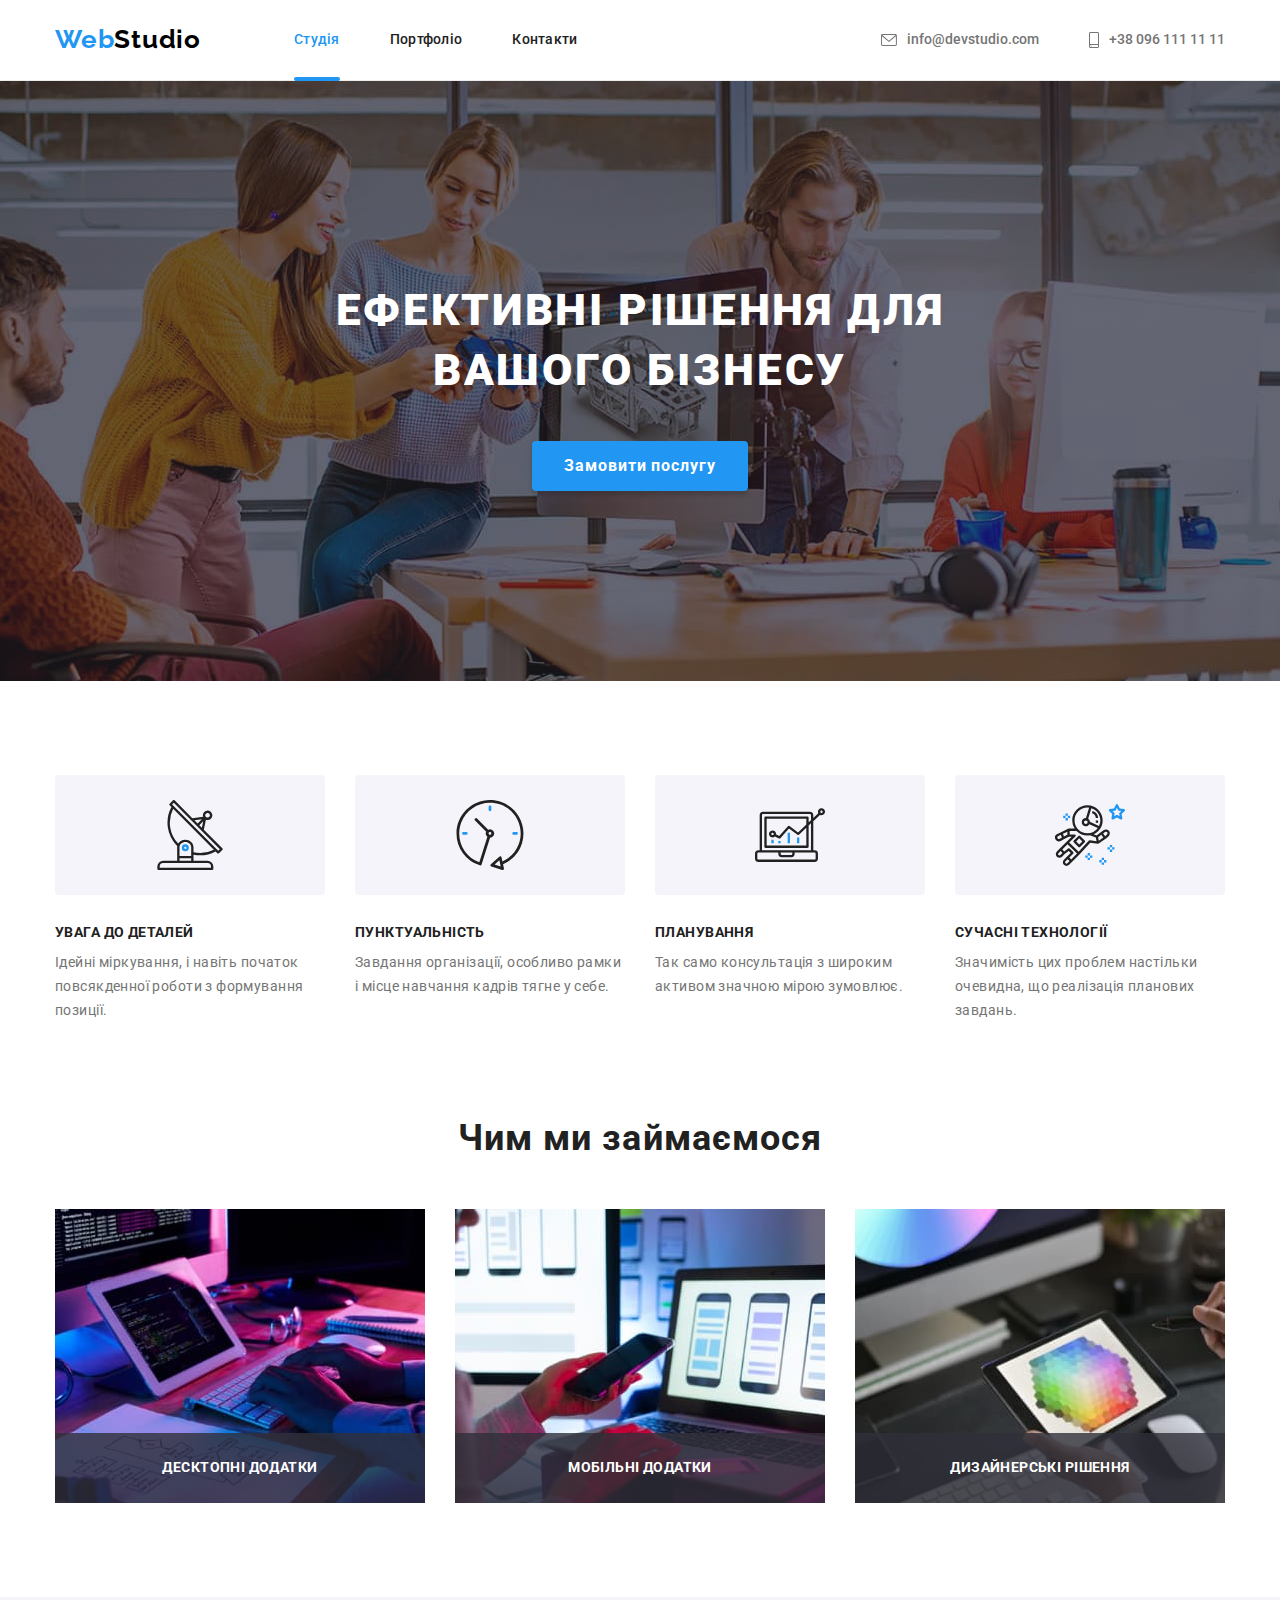
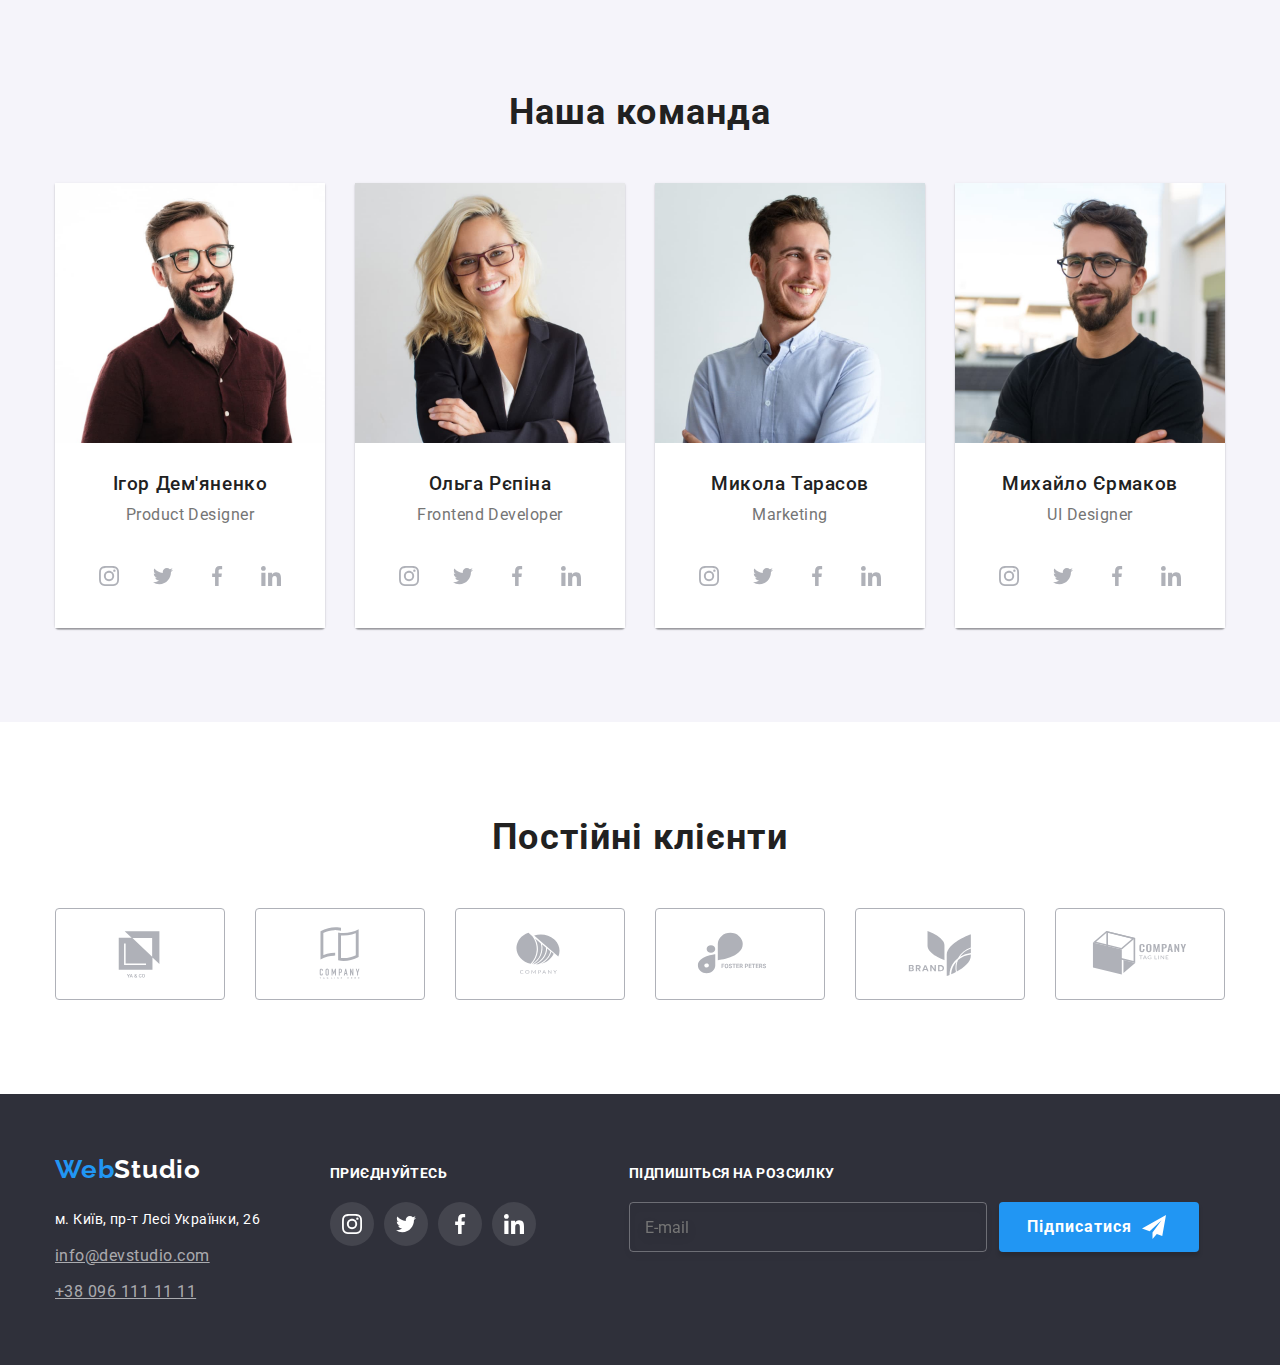
==== commit c7f8c79e: "HW 07 4 section" ====
--- a/index.html
+++ b/index.html
@@ -10,32 +10,33 @@
     <link rel="stylesheet" href="./css/main.min.css">
     <link rel="stylesheet" href="./css/styles.css">
 </head>
-<body class="page">
+<body class="body">
     <header class="header">
-        <div class="container header-container">
-        <nav class="main-nav">
-            <a href="./index.html" class="logo header-logo">Web<span class="studio">Studio</span> </a>
+        <div class="header__container container">
+        <nav class="header__nav">
+            <a href="./index.html" class="logo header-logo  ">Web<span class="accent-logo">Studio</span> </a>
         <ul class="page-nav list">
-            <li class="page-nav-item">
-                <a href="./index.html" class="page-nav-link current"> Студія</a> </li>
-            <li class="page-nav-item">
-                <a href="./portfolio.html" class="page-nav-link">Портфоліо</a> </li>
-            <li class="page-nav-item">
-                <a href="" class="page-nav-link">Контакти</a> </li>
+            <li class="page-nav__item">
+                <a href="./index.html" class="page-nav__link current"> Студія</a> </li>
+            <li class="page-nav__item">
+                <a href="./portfolio.html" class="page-nav__link">Портфоліо</a> </li>
+            <li class="page-nav__item">
+                <a href="" class="page-nav__link">Контакти</a> </li>
         </ul>
     </nav>
     
-        <ul class="contact-nav list">
-            
-            <li class="contact-nav-li">
-                <a href="mailto:info@devstudio.com" class="contact-link  contact-link-header">
+        <ul class="contact list">
+            
+            <li class="contact__item">
+                <a href="mailto:info@devstudio.com" class="contact__link">
+                    
                     <svg class="contact-nav-icons" width="16" height="12">
                     <use href="./images/icons.svg#mail"></use>
                  </svg>info@devstudio.com</a>
             
             </li>
-            <li class="contact-nav-li">
-                <a href="telto:+380961111111" class="contact-link  contact-link-header">
+            <li>
+                <a href="telto:+380961111111" class="contact__link">
                     <svg class="contact-nav-icons" width="10" height="16">
                         <use href="./images/icons.svg#smartphone"></use>
                      </svg>+38 096 111 11 11</a>
@@ -45,61 +46,62 @@
        </div>
     </header>
     <main>
-<section class="section hero-section">
+<section class="hero section">
 
         <div class="container">
             
-            <h1 class="hero-title">Ефективні рішення для вашого бізнесу</h1> 
-            <div class="main-button">
-            <button data-modal-open type="button" class="button hero-button ">Замовити послугу</button>
+            <h1 class="hero__title">Ефективні рішення для вашого бізнесу</h1> 
+            <div class="hero__main-button">
+            <button data-modal-open type="button" class=" hero-button button">Замовити послугу</button>
        
         </div>
         </div>
 </section>
-<section class="section values-section">
+<section class="section">
     <!--Заголовок цінності приховати-->
     <div class="container">
     <h2 class="visually-hidden">Цінності</h2>
-    <ul class="values list">
-        <li class="values-item">
-            <div class="icons-values">
+    <ul class="priorities list">
+        
+        <li class="priorities__item">
+            <div class="priorities__icons">
                 <svg width="70" height="70">
                     <use href="./images/icons.svg#antenna"></use>
                 </svg>
             </div>
-            <h3 class="values-title">УВАГА ДО ДЕТАЛЕЙ</h3>
+            <h3 class="priorities__title">УВАГА ДО ДЕТАЛЕЙ</h3>
             <p class="description">Ідейні міркування, і навіть початок 
             повсякденної роботи з формування позиції.
         </p>
         </li>
-        <li class="values-item">
-            <div class="icons-values">
+        <li class="priorities__item">
+            <div class="priorities__icons">
                 <svg width="70" height="70">
                 <use href="./images/icons.svg#clock"></use>
             </svg></div>
-            <h3 class="values-title">ПУНКТУАЛЬНІСТЬ</h3>
+            <h3 class="priorities__title">ПУНКТУАЛЬНІСТЬ</h3>
             <p class="description">Завдання організації, особливо рамки
              і місце навчання кадрів тягне у себе.
             </p>
         </li>
-        <li class="values-item">
-            <div class="icons-values">
+        <li class="priorities__item">
+            <div class="priorities__icons">
                 <svg width="70" height="70">
                     <use href="./images/icons.svg#diagram"></use>
                 </svg>
             </div>
-            <h3 class="values-title">ПЛАНУВАННЯ</h3>
+            <h3 class="priorities__title">ПЛАНУВАННЯ</h3>
             <p class="description">Так само консультація з широким
              активом значною мірою зумовлює.
             </p>
         </li>
-        <li class="values-item">
-            <div class="icons-values">
+        <li class="priorities__item">
+            <div class="priorities__icons">
                 <svg width="70" height="70">
                     <use href="./images/icons.svg#astronaut"></use>
                 </svg>
             </div>
-            <h3 class="values-title">СУЧАСНІ ТЕХНОЛОГІЇ</h3>
+            <h3 class="priorities__title">СУЧАСНІ ТЕХНОЛОГІЇ</h3>
             <p class="description">Значимість цих проблем настільки 
             очевидна, що реалізація планових завдань.
         </p>
@@ -107,26 +109,26 @@
     </ul>
 </div>
 </section>
-<section class="section services-section">
+<section class="services-section section">
     <div class="container">
-    <h2 class="section-title services-section-title">Чим ми займаємося</h2>
+    <h2 class="services-section__title section-title">Чим ми займаємося</h2>
     <ul class="services list">
-        <li class="services-item">
+        <li class="services__item">
             <img src="./images/programs.jpg" alt="programming" width="370">
-            <div class="services-elements">
-                <p class="services-inscription">Десктопні додатки</p>
-            </div>
-        </li>
-        <li class="services-item">
+            <div class="services__elements">
+                <p class="services__description">Десктопні додатки</p>
+            </div>
+        </li>
+        <li class="services__item">
             <img src="./images/applications.jpg" alt="mobile application" width="370">
-            <div class="services-elements">
-                <p class="services-inscription">Мобільні додатки</p>
-            </div>
-        </li>
-        <li class="services-item">
+            <div class="services__elements">
+                <p class="services__description">Мобільні додатки</p>
+            </div>
+        </li>
+        <li class="services__item">
             <img src="./images/design.jpg" alt="color gradient" width="370">
-            <div class="services-elements">
-                <p class="services-inscription">Дизайнерські рішення</p>
+            <div class="services__elements">
+                <p class="services__description">Дизайнерські рішення</p>
             </div>
         </li>
     </ul>
@@ -477,7 +479,7 @@
             </span> Погоджуюся з розсилкою та приймаю <a class="contract-accent" href="">Умови договору</a> 
         
         </label>
-    </div>
+        </div>
             <button class="button modal-button" type="submit">Відправити</button>
         
         </form>
--- a/css/main.min.css
+++ b/css/main.min.css
@@ -1 +1 @@
-:root{--main-color-text: #212121;--secondary-text-color:#757575;--black: #000000;--accent-color: #2196F3;--accent-hero-color: #188CE8;--white: #FFFFFF;--secondery-fone: #F5F4FA;--fone-footer: #2F303A;--secondary-text-footer: rgba(255, 255, 255, 0.6);--icons-color: #AFB1B8}.visually-hidden{position:absolute;width:1px;height:1px;margin:-1px;border:0;padding:0;white-space:nowrap;clip-path:inset(100%);clip:rect(0 0 0 0);overflow:hidden}h1,h2,h3,p{margin-top:0;margin-bottom:0}ul{margin-top:0;margin-bottom:0;padding-left:0}img{display:block}.container{width:1200px;margin:0 auto;padding:0 15px}.page{background-color:var(--white);color:var(--main-color-text);font-family:Roboto,sans-serif}.list{list-style:none}.section{padding-top:94px;padding-bottom:94px}.section-title{color:var(--main-color-text);font-weight:700;font-size:36px;line-height:1.17;letter-spacing:.03em;text-align:center}.description{color:var(--secondary-text-color)}.button{cursor:pointer;border:0}.projects-button{font-weight:500;font-size:16px;line-height:1.63;letter-spacing:.03em;color:var(--main-color-text);background-color:var(--secondery-fone);border-radius:4px;padding:6px 22px;height:38px;transition:color 250ms cubic-bezier(0.4, 0, 0.2, 1),background-color 250ms cubic-bezier(0.4, 0, 0.2, 1),box-shadow 250ms cubic-bezier(0.4, 0, 0.2, 1)}.projects-button:hover,.projects-button:focus{color:var(--white);background-color:var(--accent-color);box-shadow:0px 4px 4px rgba(0,0,0,.15)}.main-button{text-align:center}.hero-button{background-color:var(--accent-color);color:var(--white);font-weight:700;font-size:16px;line-height:1.88;letter-spacing:.06em;padding:10px 32px;box-shadow:0px 4px 4px rgba(0,0,0,.15);border-radius:4px;transition:background-color 250ms cubic-bezier(0.4, 0, 0.2, 1)}.hero-button:hover,.hero-button:focus{background-color:var(--accent-hero-color)}.button-footer-form{font-weight:700;font-size:16px;line-height:1.88;letter-spacing:.06em;width:200px;height:50px;display:flex;align-items:center;text-align:center;padding-left:28px;color:var(--white);background:var(--accent-color);box-shadow:0px 4px 4px rgba(0,0,0,.15);border-radius:4px;transition:background-color 250ms cubic-bezier(0.4, 0, 0.2, 1)}.button-footer-form:hover,.button-footer-form:focus{background-color:var(--accent-hero-color)}.button-close{position:absolute;display:flex;justify-content:center;align-items:center;cursor:pointer;top:8px;right:8px;width:30px;height:30px;background:var(--white);border-radius:50%;border:1px solid rgba(0,0,0,.1)}.button-close:focus .icon-close{fill:var(--accent-color)}.modal-button{width:200px;height:50px;font-weight:700;font-size:16px;line-height:1.88;display:block;align-items:center;text-align:center;letter-spacing:.06em;margin:0 auto;color:var(--white);background:var(--accent-color);box-shadow:0px 4px 4px rgba(0,0,0,.15);border-radius:4px;transition:background-color 250ms cubic-bezier(0.4, 0, 0.2, 1)}.modal-button:focus{background-color:var(--accent-hero-color)}.logo{color:var(--accent-color);font-family:Raleway,sans-serif;font-weight:700;font-size:26px;line-height:1.19;letter-spacing:.03em;text-decoration:none}.header-logo{margin-right:93px;padding-top:24px;padding-bottom:25px}.studio{color:var(--black)}.footer{color:var(--white)}.social-box{padding-left:32px;padding-right:32px}.social-networks{display:flex;flex-wrap:wrap;justify-content:space-between}.social-link{display:flex;justify-content:center;align-items:center;width:44px;height:44px;color:var(--icons-color);background-color:var(--white);border-radius:50%;transition:color 250ms cubic-bezier(0.4, 0, 0.2, 1),background-color 250ms cubic-bezier(0.4, 0, 0.2, 1)}.social-link:hover,.social-link:focus{background-color:var(--accent-color);color:var(--white)}.social-icon{fill:currentColor}.social-networks-footer{display:flex;gap:10px}.social-footer-box{margin-left:70px;margin-right:93px}.footer-title{color:var(--white);font-weight:700;font-size:14px;line-height:1.14;letter-spacing:.03em;margin-bottom:20px;text-transform:uppercase}.social-icon-footer{fill:var(--white)}.social-link-footer{background-color:rgba(255,255,255,.1);transition:background-color 250ms cubic-bezier(0.4, 0, 0.2, 1)}.social-link-footer:hover,.social-link-footer:focus{background-color:var(--accent-color)}.header{border-bottom:1px solid #ececec}.header-container{display:flex;flex-wrap:wrap}.main-nav{display:flex}.page-nav{display:flex;align-items:center}.page-nav-item:not(:last-child){margin-right:50px}.page-nav-link{font-weight:500;font-size:14px;line-height:1.14;color:var(--main-color-text);display:block;letter-spacing:.02em;text-decoration:none;padding:32px 0;position:relative;transition:color 250ms cubic-bezier(0.4, 0, 0.2, 1)}.page-nav .page-nav-link:hover,.page-nav .page-nav-link:focus{color:var(--accent-color)}.page-nav-link.current::after{content:"";display:block;width:100%;height:4px;border-radius:2px;background-color:var(--accent-color);position:absolute;left:0;bottom:-1px}.page-nav-link.current{color:var(--accent-color)}.contact-nav{display:flex;align-items:center;margin-left:auto}.contact-nav-li:not(:last-child){margin-right:50px}.contact-link{color:var(--secondary-text-color);text-decoration:none;align-items:center;transition:color 250ms cubic-bezier(0.4, 0, 0.2, 1)}.contact-link:hover,.contact-link:focus{color:var(--accent-color)}.contact-nav-icons{fill:currentColor;margin-right:10px}.contact-link-header{font-weight:500;font-size:14px;line-height:1.14;padding:32px 0;display:flex}.hero-section{padding-top:200px;padding-bottom:280px;max-width:1600px;height:600px;margin:0 auto;background-image:linear-gradient(to right, rgba(47, 48, 58, 0.4), rgba(47, 48, 58, 0.4)),url(../images/hero.jpg);background-color:#c4c4c4;background-repeat:no-repeat;background-position:center;background-size:cover}.hero-title{color:var(--white);font-weight:900;font-size:44px;line-height:1.36;text-align:center;text-transform:uppercase;letter-spacing:.06em;margin-bottom:40px;max-width:696px;display:block;margin-left:auto;margin-right:auto}.basement{background-color:var(--fone-footer);padding-bottom:60px;padding-top:60px}.foot-container{display:flex;align-items:baseline}.address{font-style:normal;margin-top:20px}.contact-footer-address{color:var(--white);font-size:14px;line-height:1.71;letter-spacing:.03em;text-decoration:none;transition:color 250ms cubic-bezier(0.4, 0, 0.2, 1)}.contact-footer-address:hover,.contact-footer-address:focus{color:var(--accent-color)}.footer{color:var(--white)}.contact-link.footer{color:var(--secondary-text-footer);transition:color 250ms cubic-bezier(0.4, 0, 0.2, 1)}.contact-link.footer:hover,.contact-link.footer:focus{color:var(--accent-color)}.contact-nav-basement{line-height:1.71;letter-spacing:.03em;margin-top:20px}.address-item:not(:last-child){margin-bottom:9px}.footer-icon-form{margin-left:10px}.footer-form{display:flex}.e-mail-input{width:358px;height:50px;margin-right:12px;padding-left:15px;color:var(--white);background-color:rgba(0,0,0,0);border:1px solid rgba(255,255,255,.3);filter:drop-shadow(0px 4px 4px rgba(0, 0, 0, 0.15));border-radius:4px;box-sizing:border-box}.footer-title-form{margin-bottom:20px}.values{display:flex;gap:30px}.values-item{width:270px}.icons-values{display:flex;justify-content:center;align-items:center;height:120px;background:#f5f4fa;border-radius:4px;margin-bottom:30px}.values-title{font-weight:700;font-size:14px;line-height:1.14;letter-spacing:.03em;margin-bottom:10px}.values .description{font-weight:400;font-size:14px;line-height:1.71;letter-spacing:.03em}.services-section{padding-top:0}.services{display:flex}.services-section-title{margin-bottom:50px}.services-item{margin-right:30px;position:relative}.services-elements{width:100%;height:70px;background-color:rgba(47,48,58,.8);padding:27px 0;position:absolute;bottom:0}.services-inscription{font-weight:700;font-size:14px;line-height:1.14;text-align:center;letter-spacing:.03em;text-transform:uppercase;color:var(--white)}.our-team-section{background-color:var(--secondery-fone)}.team-section-title{margin-bottom:50px}.team{display:flex;flex-wrap:wrap;gap:30px}.team-name-box{padding:30px 0;background-color:var(--white)}.team-title{font-weight:500;line-height:1.19;letter-spacing:.03em;text-align:center;margin-bottom:10px}.team-description{line-height:1.19;letter-spacing:.03em;text-align:center;margin-bottom:30px}.team-item{box-shadow:0px 1px 3px rgba(0,0,0,.12),0px 1px 1px rgba(0,0,0,.14),0px 2px 1px rgba(0,0,0,.2);border-radius:0px 0px 4px 4px;flex-basis:calc((100% - 90px)/4)}.customers-item{display:flex;flex-wrap:wrap;justify-content:space-between}.section-title-customers{margin-bottom:50px}.customers-link{display:flex;justify-content:center;align-items:center;width:170px;height:92px;color:var(--icons-color);border:1px solid var(--icons-color);border-radius:4px;transition:color 250ms cubic-bezier(0.4, 0, 0.2, 1),background-color 250ms cubic-bezier(0.4, 0, 0.2, 1),outline 250ms cubic-bezier(0.4, 0, 0.2, 1)}.customers-icon{fill:currentColor}.customers-link:hover,.customers-link:focus{border-color:var(--accent-color);color:var(--accent-color);outline:rgba(0,0,0,0)}.projects{display:flex;justify-content:center;gap:8px;margin-bottom:50px}.description-projecs{line-height:1.88;letter-spacing:.03em}.all-projects-box{padding:20px 24px;border-bottom:1px solid #eee;border-left:1px solid #eee;border-right:1px solid #eee}.all-projects{display:flex;flex-wrap:wrap;gap:30px}.all-projects-iteam{flex-basis:calc((100% - 60px)/3)}.all-projects-link{display:inline-block;text-decoration:none;outline:rgba(0,0,0,0);transition:box-shadow 250ms cubic-bezier(0.4, 0, 0.2, 1),background-color 250ms cubic-bezier(0.4, 0, 0.2, 1),outline 250ms cubic-bezier(0.4, 0, 0.2, 1);position:relative;overflow:hidden}.all-projects-link:focus,.all-projects-link:hover{box-shadow:0px 1px 1px rgba(0,0,0,.12),0px 4px 4px rgba(0,0,0,.06),1px 4px 6px rgba(0,0,0,.16)}.all-projects-link:hover .overlay{transform:translateY(0)}.project-title{font-weight:700;font-size:18px;line-height:2;letter-spacing:.06em;color:var(--main-color-text);margin-bottom:4px}.overlay-box{overflow:hidden;position:relative}.overlay{position:absolute;width:100%;height:294px;left:0;top:0;background-color:rgba(33,150,243,.9);padding:63px 24px;transform:translateY(100%);transition:transform 250ms linear}.all-projects-link:hover .overlay,.all-projects-link:focus .overlay{transform:translateY(0)}.text-overlay{font-size:18px;line-height:1.55;letter-spacing:.03em;color:var(--white)}.backdrop{position:fixed;top:0;left:0;width:100%;height:100%;background-color:rgba(0,0,0,.2);opacity:1;transition:opacity 250ms cubic-bezier(0.4, 0, 0.2, 1)}.backdrop.is-hidden .modal{transform:translate(-50%, -50%) scale(0.5)}.backdrop.is-hidden{opacity:0;pointer-events:none;visibility:hidden}.modal{position:absolute;top:50%;left:50%;transform:translate(-50%, -50%) scale(1);width:528px;height:581px;padding:40px 40px 0 40px;background-color:var(--white);box-shadow:0px 1px 3px rgba(0,0,0,.12),0px 1px 1px rgba(0,0,0,.14),0px 2px 1px rgba(0,0,0,.2);border-radius:4px;transition:transform 250ms cubic-bezier(0.4, 0, 0.2, 1),opacity 250ms cubic-bezier(0.4, 0, 0.2, 1),visibility 250ms cubic-bezier(0.4, 0, 0.2, 1),pointer-events 250ms cubic-bezier(0.4, 0, 0.2, 1)}.button-close:focus .icon-close{fill:var(--accent-color)}.icon-close{fill:var(--black);transition:fill 250ms cubic-bezier(0.4, 0, 0.2, 1),opacity 250ms cubic-bezier(0.4, 0, 0.2, 1),visibility 250ms cubic-bezier(0.4, 0, 0.2, 1),pointer-events 250ms cubic-bezier(0.4, 0, 0.2, 1)}.form-box{width:448px;display:flex;flex-direction:column;margin-bottom:20px}.modal-title{color:var(--main-color-text);font-weight:700;font-size:20px;line-height:1.15;text-align:center;letter-spacing:.03em;margin-bottom:12px}.modal-label{font-weight:400;font-size:12px;line-height:1.17;letter-spacing:.01em;color:var(--secondary-text-color);margin-bottom:4px}.modal-input{width:100%;height:40px;padding-left:40px;margin-bottom:10px;margin-top:4px;border:1px solid rgba(33,33,33,.2);border-radius:4px;transition:border 250ms cubic-bezier(0.4, 0, 0.2, 1)}.modal-input:focus{border:1px solid #2196f3;outline:none}.modal-input:focus+.modal-icon{fill:var(--accent-color)}.modal-message{width:448px;height:120px;resize:none;padding:12px 16px;border:1px solid rgba(33,33,33,.2);border-radius:4px;transition:border 250ms cubic-bezier(0.4, 0, 0.2, 1)}.modal-message:focus{border:1px solid #2196f3;outline:none}.checkbox-input{margin-bottom:30px}.checkbox-input:checked+label .focus-checkbox{border-color:rgba(0,0,0,0);background-color:var(--accent-color)}.checkbox-icon{width:15px;height:15px}.focus-checkbox{display:inline-block;justify-content:center;align-self:center;width:16px;height:15px;border:1px solid #212121;border-radius:4px;margin-right:7px;margin-bottom:34px}.input-wrapper{position:relative;padding-top:15px}.checkbox-box{display:flex;justify-content:center;align-self:center}.modal-icon{position:absolute;display:block;width:18px;height:18px;top:13px;left:15px;fill:var(--main-color-text)}.contract-accent{color:var(--accent-color)}/*# sourceMappingURL=main.min.css.map */+:root{--main-color-text: #212121;--secondary-text-color:#757575;--black: #000000;--accent-color: #2196F3;--accent-hero-color: #188CE8;--white: #FFFFFF;--secondery-fone: #F5F4FA;--fone-footer: #2F303A;--secondary-text-footer: rgba(255, 255, 255, 0.6);--icons-color: #AFB1B8}.visually-hidden{position:absolute;width:1px;height:1px;margin:-1px;border:0;padding:0;white-space:nowrap;clip-path:inset(100%);clip:rect(0 0 0 0);overflow:hidden}h1,h2,h3,p{margin-top:0;margin-bottom:0}ul{margin-top:0;margin-bottom:0;padding-left:0}img{display:block}.list{list-style:none}.container{width:1200px;margin:0 auto;padding:0 15px}.body{background-color:var(--white);color:var(--main-color-text);font-family:Roboto,sans-serif}.section{padding-top:94px;padding-bottom:94px}.section-title{color:var(--main-color-text);font-weight:700;font-size:36px;line-height:1.17;letter-spacing:.03em;text-align:center}.description{color:var(--secondary-text-color)}.button{cursor:pointer;border:0}.projects-button{font-weight:500;font-size:16px;line-height:1.63;letter-spacing:.03em;color:var(--main-color-text);background-color:var(--secondery-fone);border-radius:4px;padding:6px 22px;height:38px;transition:color 250ms cubic-bezier(0.4, 0, 0.2, 1),background-color 250ms cubic-bezier(0.4, 0, 0.2, 1),box-shadow 250ms cubic-bezier(0.4, 0, 0.2, 1)}.projects-button:hover,.projects-button:focus{color:var(--white);background-color:var(--accent-color);box-shadow:0px 4px 4px rgba(0,0,0,.15)}.hero__main-button{text-align:center}.hero-button{background-color:var(--accent-color);color:var(--white);font-weight:700;font-size:16px;line-height:1.88;letter-spacing:.06em;padding:10px 32px;box-shadow:0px 4px 4px rgba(0,0,0,.15);border-radius:4px;transition:background-color 250ms cubic-bezier(0.4, 0, 0.2, 1)}.hero-button:hover,.hero-button:focus{background-color:var(--accent-hero-color)}.button-footer-form{font-weight:700;font-size:16px;line-height:1.88;letter-spacing:.06em;width:200px;height:50px;display:flex;align-items:center;text-align:center;padding-left:28px;color:var(--white);background:var(--accent-color);box-shadow:0px 4px 4px rgba(0,0,0,.15);border-radius:4px;transition:background-color 250ms cubic-bezier(0.4, 0, 0.2, 1)}.button-footer-form:hover,.button-footer-form:focus{background-color:var(--accent-hero-color)}.button-close{position:absolute;display:flex;justify-content:center;align-items:center;cursor:pointer;top:8px;right:8px;width:30px;height:30px;background:var(--white);border-radius:50%;border:1px solid rgba(0,0,0,.1)}.button-close:focus .icon-close,.button-close:focus .icon-close{fill:var(--accent-color)}.modal-button{width:200px;height:50px;font-weight:700;font-size:16px;line-height:1.88;display:block;align-items:center;text-align:center;letter-spacing:.06em;margin:0 auto;color:var(--white);background:var(--accent-color);box-shadow:0px 4px 4px rgba(0,0,0,.15);border-radius:4px;transition:background-color 250ms cubic-bezier(0.4, 0, 0.2, 1)}.modal-button:focus,.modal-button:hover{background-color:var(--accent-hero-color)}.logo{color:var(--accent-color);font-family:Raleway,sans-serif;font-weight:700;font-size:26px;line-height:1.19;letter-spacing:.03em;text-decoration:none}.header-logo{margin-right:93px;padding-top:24px;padding-bottom:25px}.accent-logo{color:var(--black)}.footer{color:var(--white)}.social-box{padding-left:32px;padding-right:32px}.social-networks{display:flex;flex-wrap:wrap;justify-content:space-between}.social-link{display:flex;justify-content:center;align-items:center;width:44px;height:44px;color:var(--icons-color);background-color:var(--white);border-radius:50%;transition:color 250ms cubic-bezier(0.4, 0, 0.2, 1),background-color 250ms cubic-bezier(0.4, 0, 0.2, 1)}.social-link:hover,.social-link:focus{background-color:var(--accent-color);color:var(--white)}.social-icon{fill:currentColor}.social-networks-footer{display:flex;gap:10px}.social-footer-box{margin-left:70px;margin-right:93px}.footer-title{color:var(--white);font-weight:700;font-size:14px;line-height:1.14;letter-spacing:.03em;margin-bottom:20px;text-transform:uppercase}.social-icon-footer{fill:var(--white)}.social-link-footer{background-color:rgba(255,255,255,.1);transition:background-color 250ms cubic-bezier(0.4, 0, 0.2, 1)}.social-link-footer:hover,.social-link-footer:focus{background-color:var(--accent-color)}.header{border-bottom:1px solid #ececec}.header__container{display:flex;flex-wrap:wrap}.header__nav{display:flex}.page-nav{display:flex;align-items:center}.page-nav__item:not(:last-child){margin-right:50px}.page-nav__link{font-weight:500;font-size:14px;line-height:1.14;color:var(--main-color-text);display:block;letter-spacing:.02em;text-decoration:none;padding:32px 0;position:relative;transition:color 250ms cubic-bezier(0.4, 0, 0.2, 1)}.page-nav .page-nav__link:hover,.page-nav .page-nav__link:focus{color:var(--accent-color)}.page-nav .page-nav__link.current::after{content:"";display:block;width:100%;height:4px;border-radius:2px;background-color:var(--accent-color);position:absolute;left:0;bottom:-1px}.page-nav__link.current::after{content:"";display:block;width:100%;height:4px;border-radius:2px;background-color:var(--accent-color);position:absolute;left:0;bottom:-1px}.page-nav__link.current{color:var(--accent-color)}.contact{display:flex;align-items:center;margin-left:auto}.contact__item:not(:last-child){margin-right:50px}.contact__link{font-weight:500;font-size:14px;line-height:1.14;padding:32px 0;display:flex;color:var(--secondary-text-color);text-decoration:none;align-items:center;transition:color 250ms cubic-bezier(0.4, 0, 0.2, 1)}.contact__link:hover,.contact__link:focus{color:var(--accent-color)}.contact-nav-icons{fill:currentColor;margin-right:10px}.hero{padding-top:200px;padding-bottom:280px;max-width:1600px;height:600px;margin:0 auto;background-image:linear-gradient(to right, rgba(47, 48, 58, 0.4), rgba(47, 48, 58, 0.4)),url(../images/hero.jpg);background-color:#c4c4c4;background-repeat:no-repeat;background-position:center;background-size:cover}.hero__title{color:var(--white);font-weight:900;font-size:44px;line-height:1.36;text-align:center;text-transform:uppercase;letter-spacing:.06em;margin-bottom:40px;max-width:696px;display:block;margin-left:auto;margin-right:auto}.basement{background-color:var(--fone-footer);padding-bottom:60px;padding-top:60px}.foot-container{display:flex;align-items:baseline}.address{font-style:normal;margin-top:20px}.contact-footer-address{color:var(--white);font-size:14px;line-height:1.71;letter-spacing:.03em;text-decoration:none;transition:color 250ms cubic-bezier(0.4, 0, 0.2, 1)}.contact-footer-address:hover,.contact-footer-address:focus{color:var(--accent-color)}.footer{color:var(--white)}.contact-link.footer{color:var(--secondary-text-footer);transition:color 250ms cubic-bezier(0.4, 0, 0.2, 1)}.contact-link.footer:hover,.contact-link.footer:focus{color:var(--accent-color)}.contact-nav-basement{line-height:1.71;letter-spacing:.03em;margin-top:20px}.address-item:not(:last-child){margin-bottom:9px}.footer-icon-form{margin-left:10px}.footer-form{display:flex}.e-mail-input{width:358px;height:50px;margin-right:12px;padding-left:15px;color:var(--white);background-color:rgba(0,0,0,0);border:1px solid rgba(255,255,255,.3);filter:drop-shadow(0px 4px 4px rgba(0, 0, 0, 0.15));border-radius:4px;box-sizing:border-box}.footer-title-form{margin-bottom:20px}.priorities{display:flex;gap:30px}.priorities__item{width:270px}.priorities__icons{display:flex;justify-content:center;align-items:center;height:120px;background:#f5f4fa;border-radius:4px;margin-bottom:30px}.priorities__title{font-weight:700;font-size:14px;line-height:1.14;letter-spacing:.03em;margin-bottom:10px}.priorities .description{font-weight:400;font-size:14px;line-height:1.71;letter-spacing:.03em}.services-section{padding-top:0}.services-section__title{margin-bottom:50px}.services{display:flex}.services__item{margin-right:30px;position:relative}.services__elements{width:100%;height:70px;background-color:rgba(47,48,58,.8);padding:27px 0;position:absolute;bottom:0}.services__description{font-weight:700;font-size:14px;line-height:1.14;text-align:center;letter-spacing:.03em;text-transform:uppercase;color:var(--white)}.our-team-section{background-color:var(--secondery-fone)}.team-section-title{margin-bottom:50px}.team{display:flex;flex-wrap:wrap;gap:30px}.team-name-box{padding:30px 0;background-color:var(--white)}.team-title{font-weight:500;line-height:1.19;letter-spacing:.03em;text-align:center;margin-bottom:10px}.team-description{line-height:1.19;letter-spacing:.03em;text-align:center;margin-bottom:30px}.team-item{box-shadow:0px 1px 3px rgba(0,0,0,.12),0px 1px 1px rgba(0,0,0,.14),0px 2px 1px rgba(0,0,0,.2);border-radius:0px 0px 4px 4px;flex-basis:calc((100% - 90px)/4)}.customers-item{display:flex;flex-wrap:wrap;justify-content:space-between}.section-title-customers{margin-bottom:50px}.customers-link{display:flex;justify-content:center;align-items:center;width:170px;height:92px;color:var(--icons-color);border:1px solid var(--icons-color);border-radius:4px;transition:color 250ms cubic-bezier(0.4, 0, 0.2, 1),background-color 250ms cubic-bezier(0.4, 0, 0.2, 1),outline 250ms cubic-bezier(0.4, 0, 0.2, 1)}.customers-icon{fill:currentColor}.customers-link:hover,.customers-link:focus{border-color:var(--accent-color);color:var(--accent-color);outline:rgba(0,0,0,0)}.projects{display:flex;justify-content:center;gap:8px;margin-bottom:50px}.description-projecs{line-height:1.88;letter-spacing:.03em}.all-projects-box{padding:20px 24px;border-bottom:1px solid #eee;border-left:1px solid #eee;border-right:1px solid #eee}.all-projects{display:flex;flex-wrap:wrap;gap:30px}.all-projects-iteam{flex-basis:calc((100% - 60px)/3)}.all-projects-link{display:inline-block;text-decoration:none;outline:rgba(0,0,0,0);transition:box-shadow 250ms cubic-bezier(0.4, 0, 0.2, 1),background-color 250ms cubic-bezier(0.4, 0, 0.2, 1),outline 250ms cubic-bezier(0.4, 0, 0.2, 1);position:relative;overflow:hidden}.all-projects-link:focus,.all-projects-link:hover{box-shadow:0px 1px 1px rgba(0,0,0,.12),0px 4px 4px rgba(0,0,0,.06),1px 4px 6px rgba(0,0,0,.16)}.all-projects-link:hover .overlay{transform:translateY(0)}.project-title{font-weight:700;font-size:18px;line-height:2;letter-spacing:.06em;color:var(--main-color-text);margin-bottom:4px}.overlay-box{overflow:hidden;position:relative}.overlay{position:absolute;width:100%;height:294px;left:0;top:0;background-color:rgba(33,150,243,.9);padding:63px 24px;transform:translateY(100%);transition:transform 250ms linear}.all-projects-link:hover .overlay,.all-projects-link:focus .overlay{transform:translateY(0)}.text-overlay{font-size:18px;line-height:1.55;letter-spacing:.03em;color:var(--white)}.backdrop{position:fixed;top:0;left:0;width:100%;height:100%;background-color:rgba(0,0,0,.2);opacity:1;transition:opacity 250ms cubic-bezier(0.4, 0, 0.2, 1)}.backdrop.is-hidden .modal{transform:translate(-50%, -50%) scale(0.5)}.backdrop.is-hidden{opacity:0;pointer-events:none;visibility:hidden}.modal{position:absolute;top:50%;left:50%;transform:translate(-50%, -50%) scale(1);width:528px;padding:40px;background-color:var(--white);box-shadow:0px 1px 3px rgba(0,0,0,.12),0px 1px 1px rgba(0,0,0,.14),0px 2px 1px rgba(0,0,0,.2);border-radius:4px;transition:transform 250ms cubic-bezier(0.4, 0, 0.2, 1),opacity 250ms cubic-bezier(0.4, 0, 0.2, 1),visibility 250ms cubic-bezier(0.4, 0, 0.2, 1),pointer-events 250ms cubic-bezier(0.4, 0, 0.2, 1)}.icon-close{fill:var(--black);transition:fill 250ms cubic-bezier(0.4, 0, 0.2, 1),opacity 250ms cubic-bezier(0.4, 0, 0.2, 1),visibility 250ms cubic-bezier(0.4, 0, 0.2, 1),pointer-events 250ms cubic-bezier(0.4, 0, 0.2, 1)}.form-box{width:448px;display:flex;flex-direction:column;margin-bottom:20px}.modal-title{color:var(--main-color-text);font-weight:700;font-size:20px;line-height:1.15;text-align:center;letter-spacing:.03em;margin-bottom:12px}.modal-label{font-weight:400;font-size:12px;line-height:1.17;letter-spacing:.01em;color:var(--secondary-text-color);margin-bottom:4px}.modal-input{width:100%;height:40px;padding-left:40px;margin-bottom:10px;margin-top:4px;border:1px solid rgba(33,33,33,.2);border-radius:4px;transition:border 250ms cubic-bezier(0.4, 0, 0.2, 1)}.modal-input:focus{border:1px solid #2196f3;outline:none}.modal-input:focus+.modal-icon{fill:var(--accent-color)}.modal-message{width:448px;height:120px;resize:none;padding:12px 16px;border:1px solid rgba(33,33,33,.2);border-radius:4px;transition:border 250ms cubic-bezier(0.4, 0, 0.2, 1)}.modal-message:focus{border:1px solid #2196f3;outline:none}.checkbox-input{margin-bottom:30px}.checkbox-input:checked+label .focus-checkbox{border-color:rgba(0,0,0,0);background-color:var(--accent-color)}.checkbox-icon{width:15px;height:15px}.focus-checkbox{display:inline-flex;justify-content:center;align-items:center;width:16px;height:15px;border:2px solid #212121;border-radius:4px;margin-right:7px}.input-wrapper{position:relative;padding-top:15px}.checkbox-box{margin-bottom:30px}.checkbox-label{display:flex;justify-content:center;align-self:center;font-size:14px;letter-spacing:.03em;color:var(--secondary-text-color)}.modal-icon{position:absolute;display:block;width:18px;height:18px;top:13px;left:15px;fill:var(--main-color-text)}.contract-accent{color:var(--accent-color)}/*# sourceMappingURL=main.min.css.map */